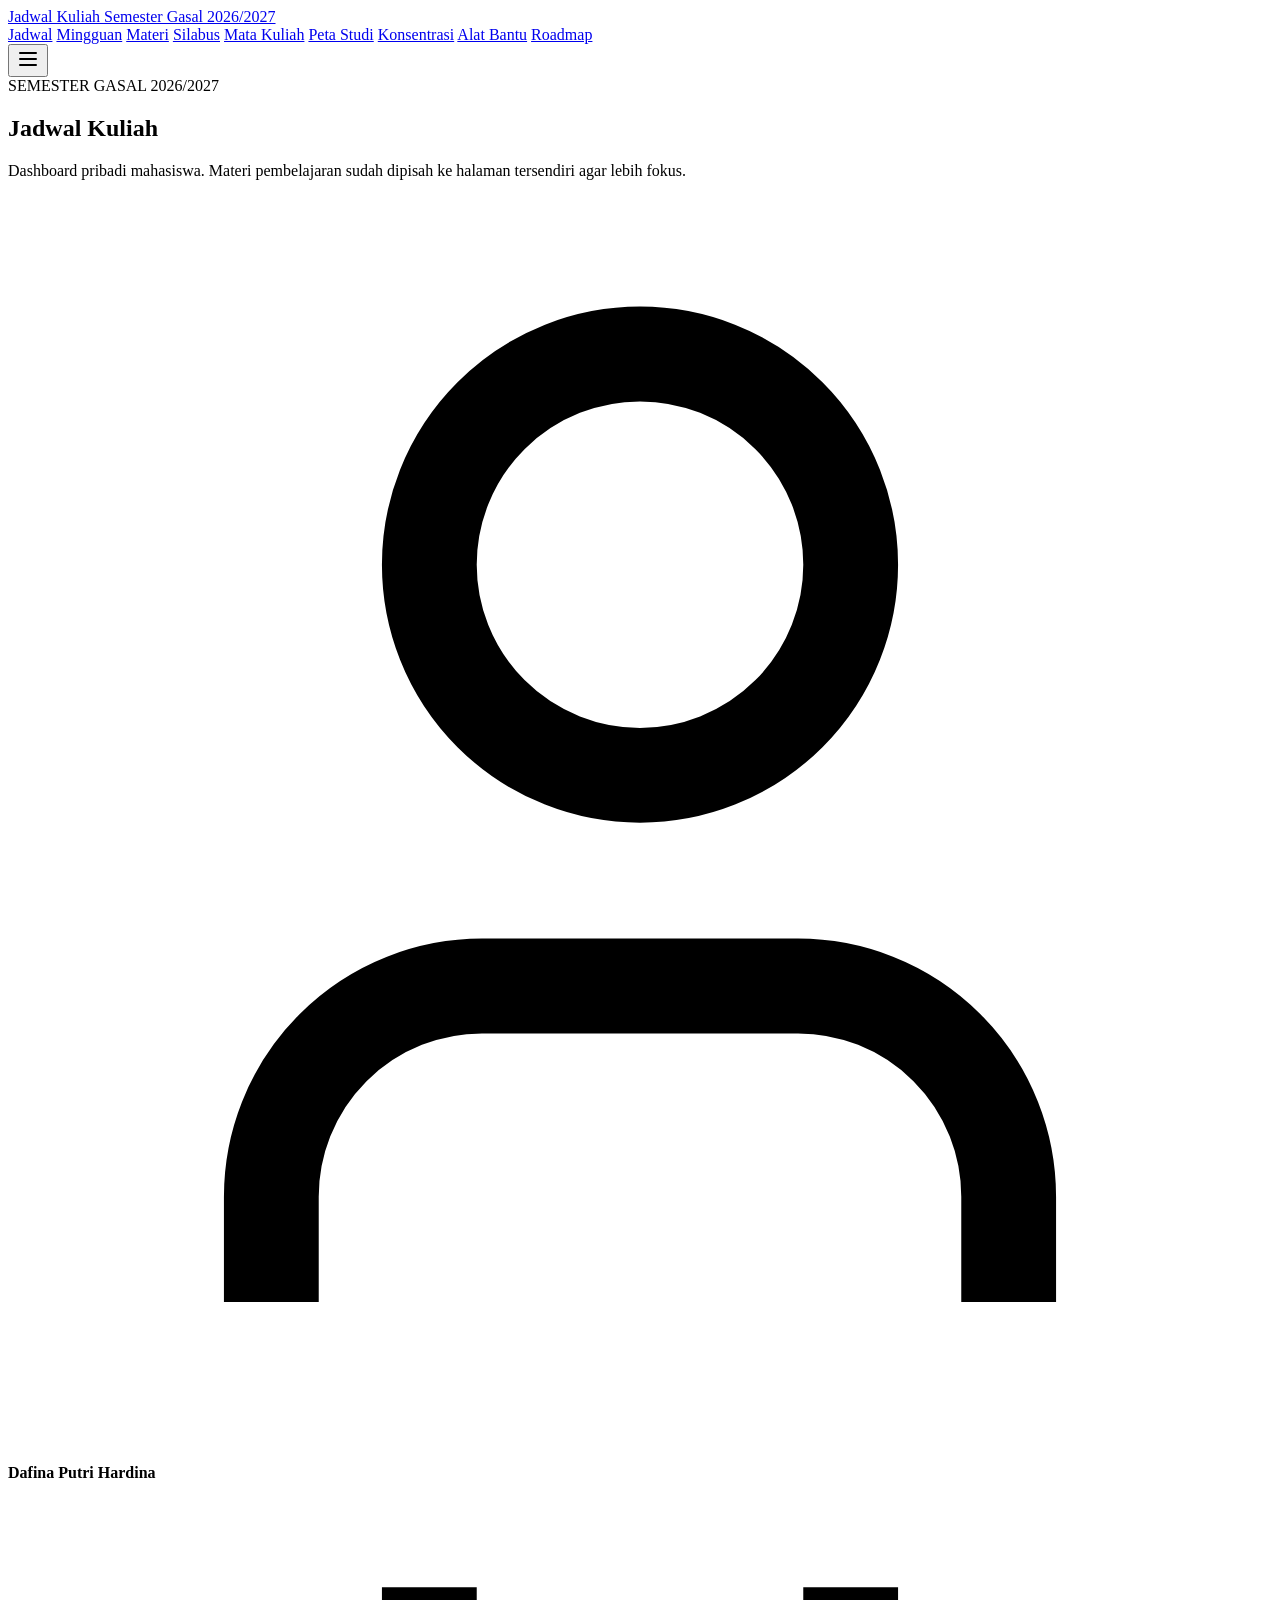
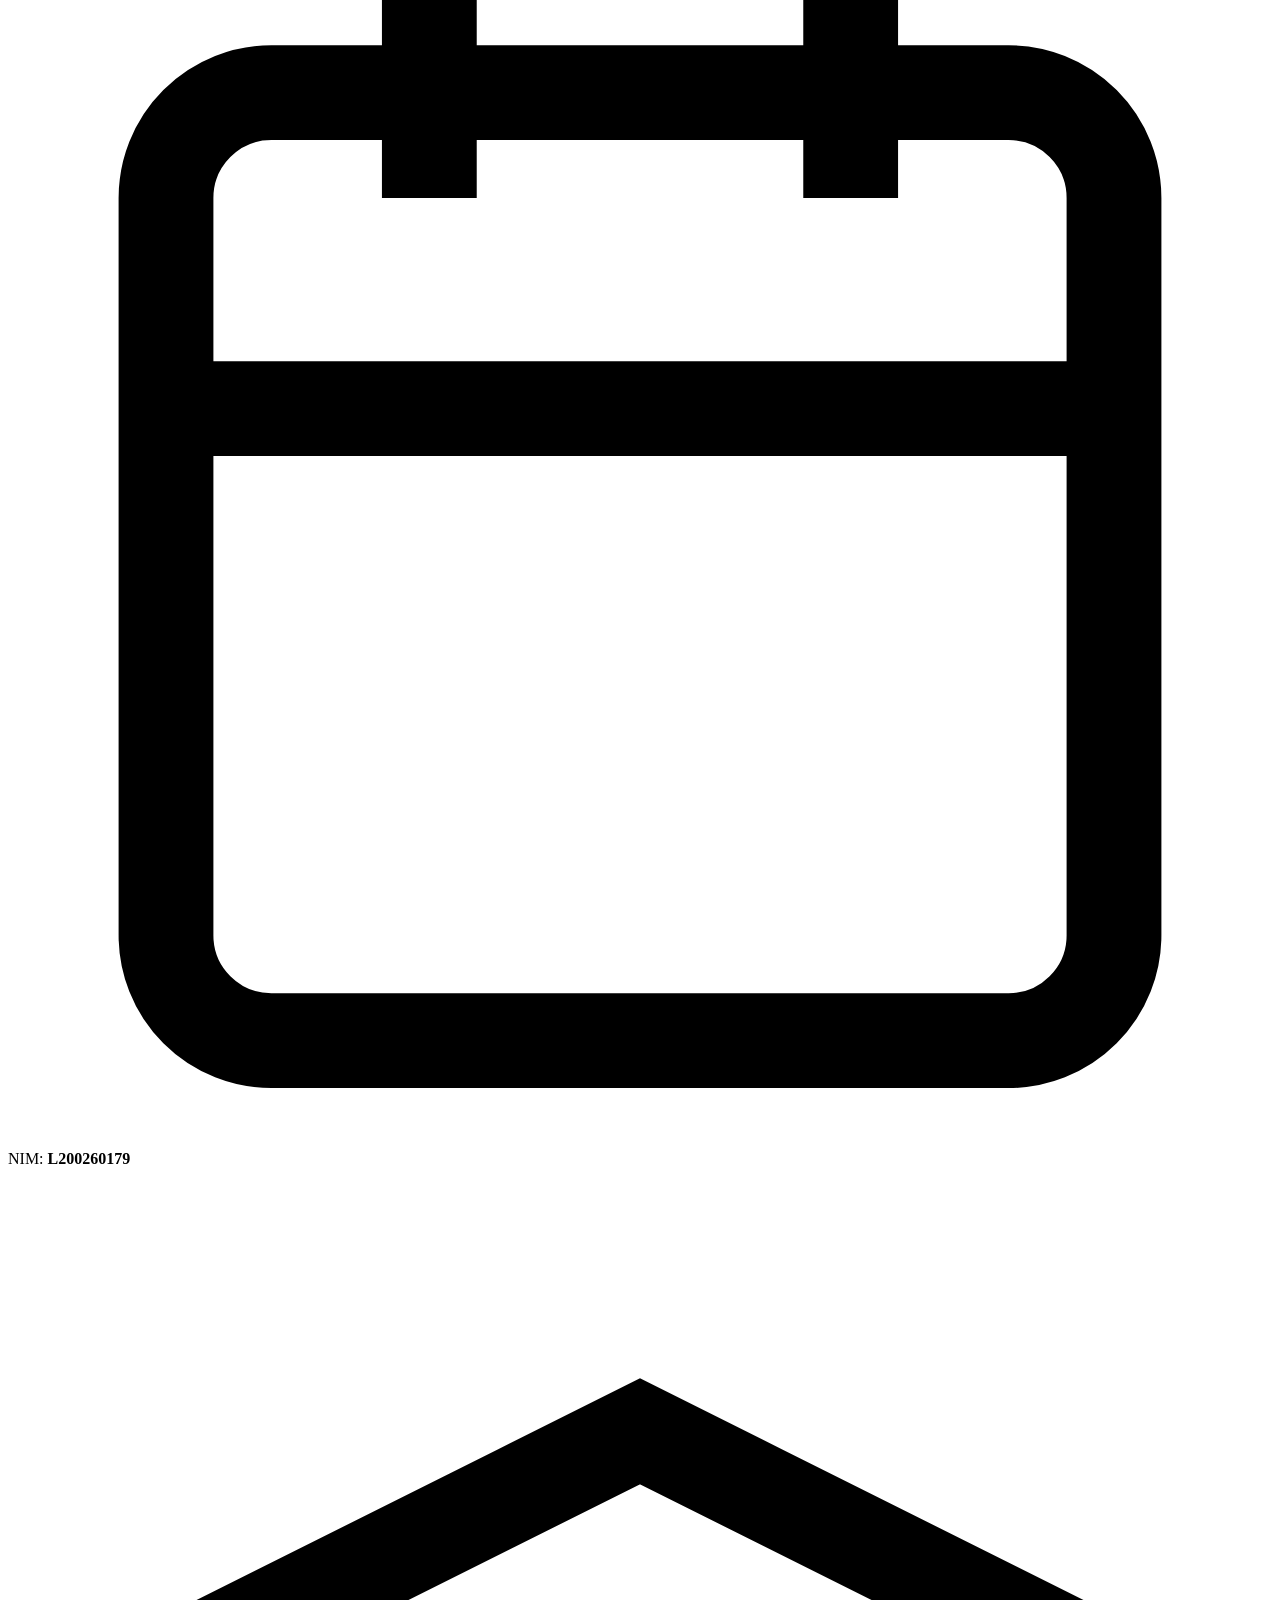
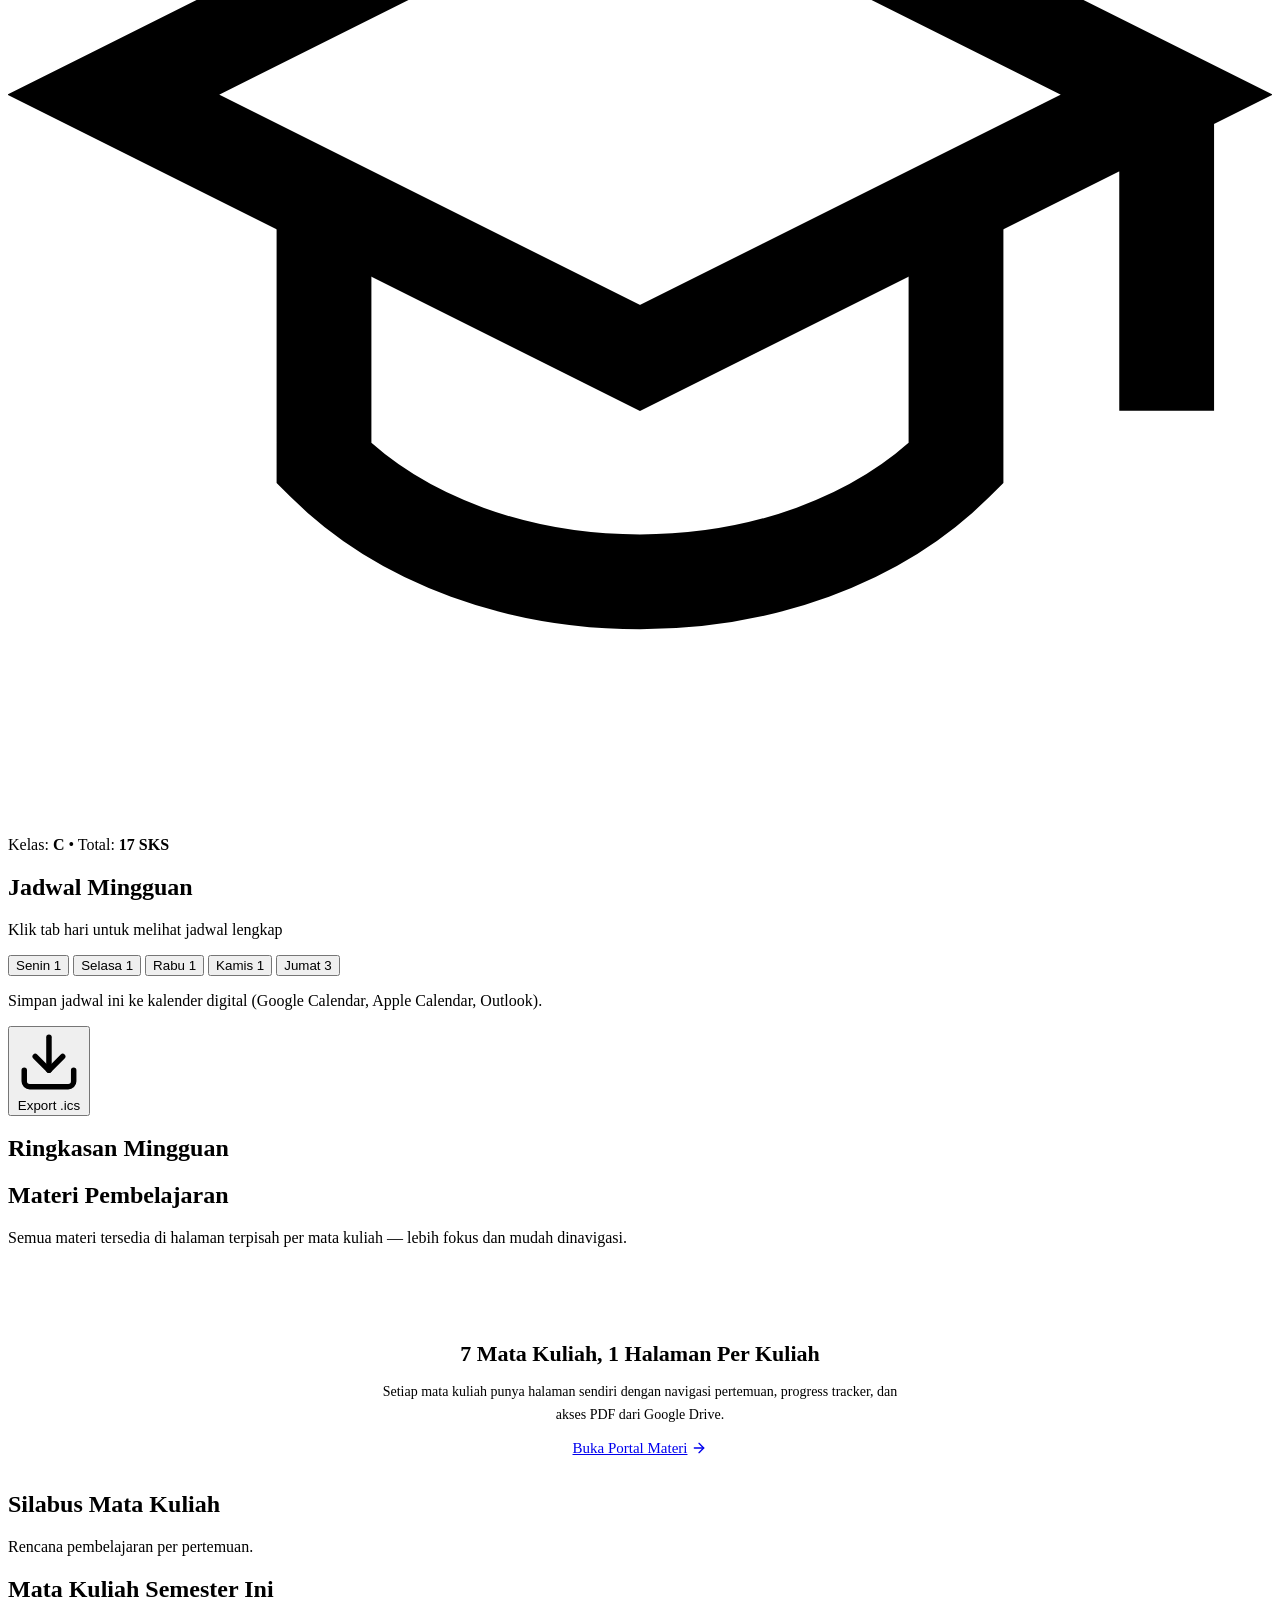
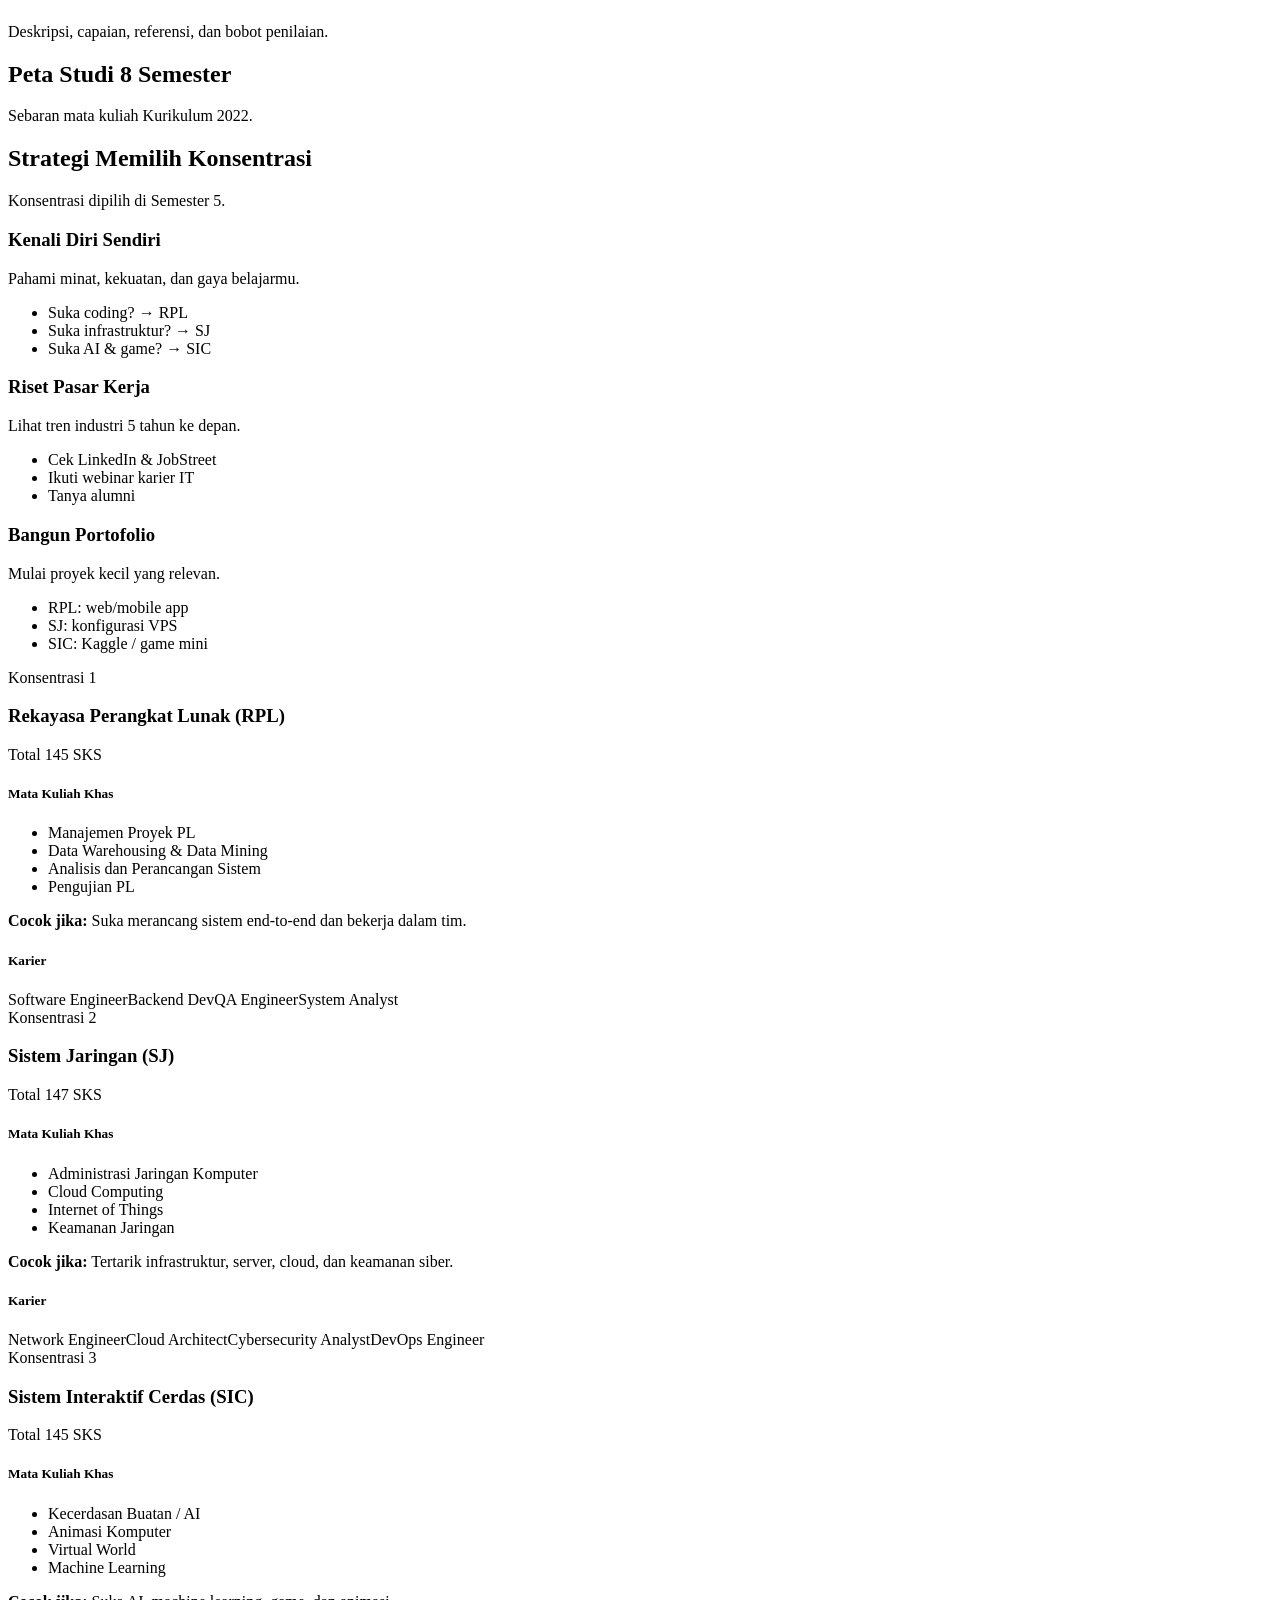
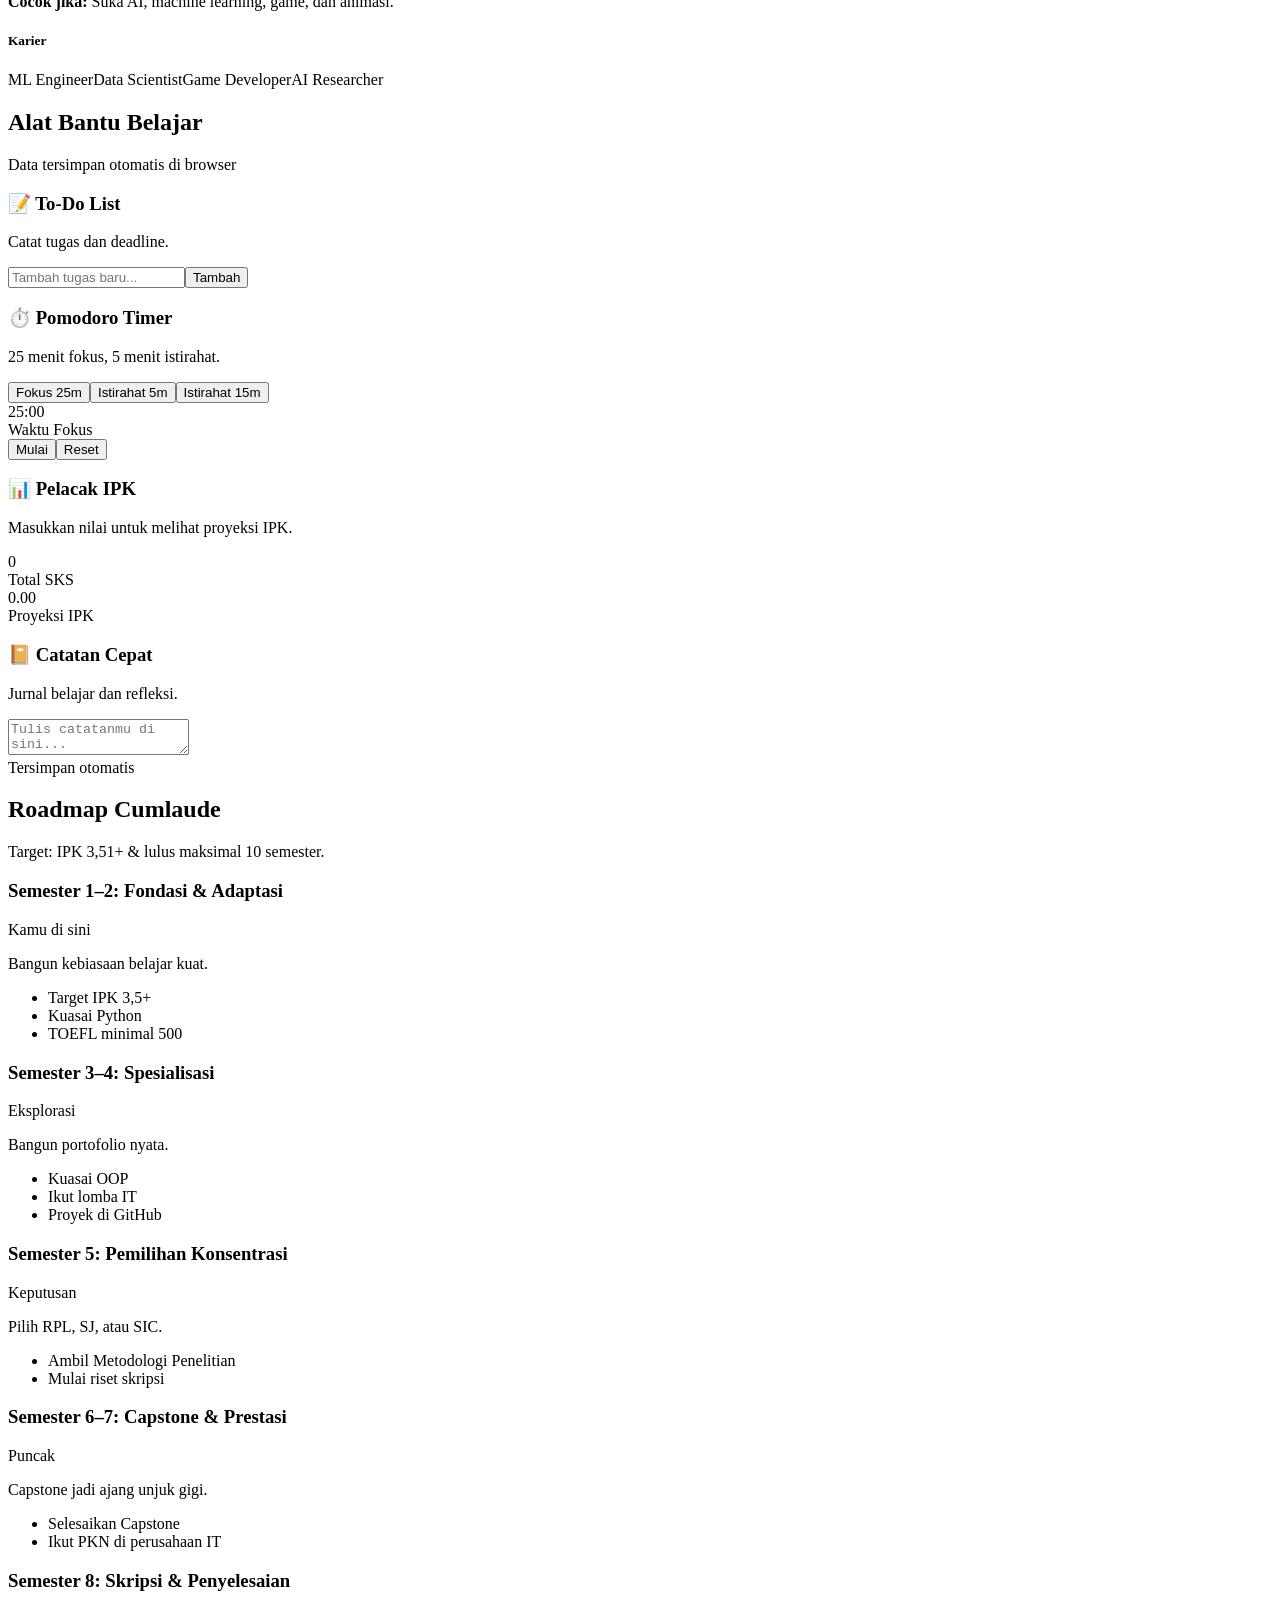
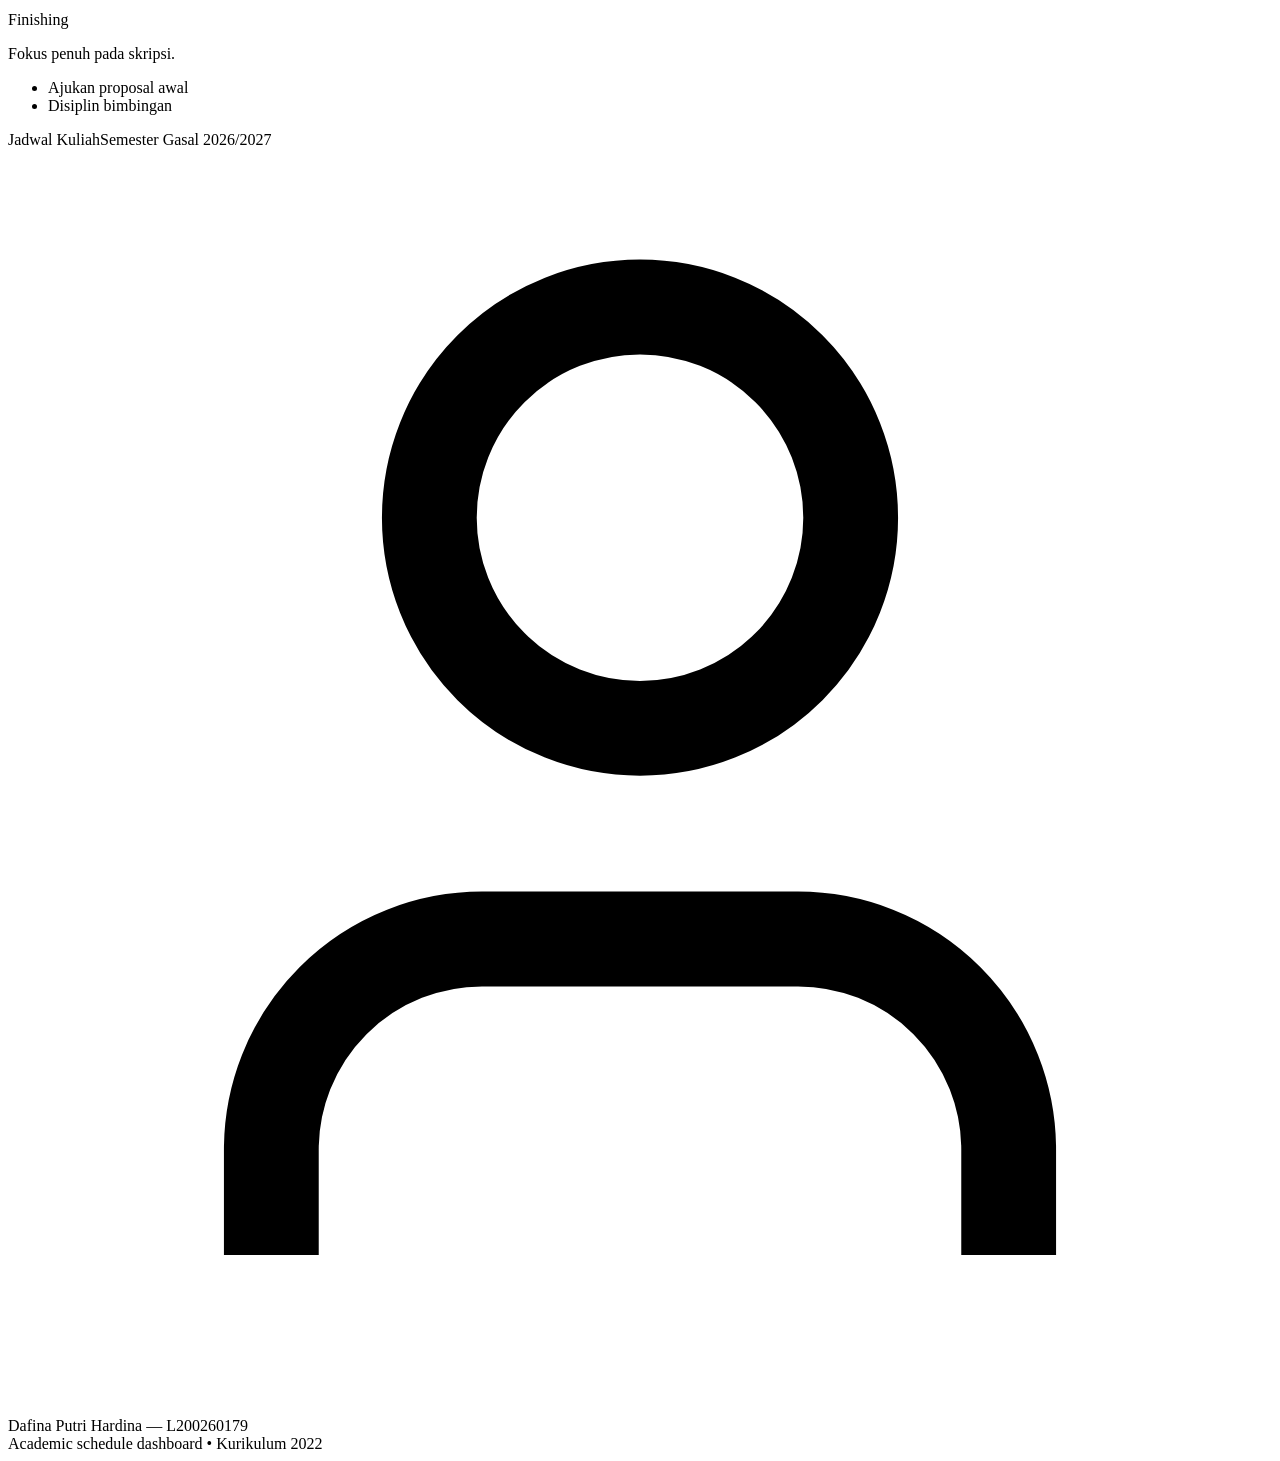
==== index.html @ a67ef13f "Add files via upload" ====
<!DOCTYPE html>
<html lang="id">
<head>
<meta charset="UTF-8">
<meta name="viewport" content="width=device-width, initial-scale=1.0">
<title>Jadwal Kuliah — Dafina Putri Hardina</title>
<script>document.documentElement.classList.add('js');</script>
<link rel="preconnect" href="https://fonts.googleapis.com">
<link rel="preconnect" href="https://fonts.gstatic.com" crossorigin>
<link href="https://fonts.googleapis.com/css2?family=Inter:wght@400;500;600&family=Plus+Jakarta+Sans:wght@600;700&display=swap" rel="stylesheet">
<link rel="stylesheet" href="assets/style.css">
</head>
<body data-page="dashboard">

<header class="header" id="siteHeader">
  <div class="container header-inner">
    <a href="index.html" class="header-brand">
      <span class="header-brand-title">Jadwal Kuliah</span>
      <span class="header-brand-sub">Semester Gasal 2026/2027</span>
    </a>
    <nav class="header-nav" id="headerNav">
      <a href="#today" class="active">Jadwal</a>
      <a href="#overview">Mingguan</a>
      <a href="materi.html">Materi</a>
      <a href="#silabus">Silabus</a>
      <a href="#courses">Mata Kuliah</a>
      <a href="#peta">Peta Studi</a>
      <a href="#konsentrasi">Konsentrasi</a>
      <a href="#tools">Alat Bantu</a>
      <a href="#roadmap">Roadmap</a>
    </nav>
    <button class="menu-toggle" id="menuToggle" aria-label="Buka menu" aria-expanded="false">
      <svg xmlns="http://www.w3.org/2000/svg" width="24" height="24" viewBox="0 0 24 24" fill="none" stroke="currentColor" stroke-width="2" stroke-linecap="round" stroke-linejoin="round"><line x1="4" x2="20" y1="12" y2="12"/><line x1="4" x2="20" y1="6" y2="6"/><line x1="4" x2="20" y1="18" y2="18"/></svg>
    </button>
  </div>
</header>

<main>
  <section class="page-intro" id="today">
    <div class="container">
      <span class="eyebrow">SEMESTER GASAL 2026/2027</span>
      <h1>Jadwal Kuliah</h1>
      <p>Dashboard pribadi mahasiswa. Materi pembelajaran sudah dipisah ke halaman tersendiri agar lebih fokus.</p>
      <div class="student-info">
        <div class="student-info-item"><svg xmlns="http://www.w3.org/2000/svg" viewBox="0 0 24 24" fill="none" stroke="currentColor" stroke-width="1.8"><path d="M19 21v-2a4 4 0 0 0-4-4H9a4 4 0 0 0-4 4v2"/><circle cx="12" cy="7" r="4"/></svg><span><strong>Dafina Putri Hardina</strong></span></div>
        <div class="student-info-item"><svg xmlns="http://www.w3.org/2000/svg" viewBox="0 0 24 24" fill="none" stroke="currentColor" stroke-width="1.8"><rect width="18" height="18" x="3" y="4" rx="2"/><path d="M16 2v4"/><path d="M8 2v4"/><path d="M3 10h18"/></svg><span>NIM: <strong>L200260179</strong></span></div>
        <div class="student-info-item"><svg xmlns="http://www.w3.org/2000/svg" viewBox="0 0 24 24" fill="none" stroke="currentColor" stroke-width="1.8"><path d="M22 10v6M2 10l10-5 10 5-10 5z"/><path d="M6 12v5c3 3 9 3 12 0v-5"/></svg><span>Kelas: <strong>C</strong> • Total: <strong>17 SKS</strong></span></div>
      </div>
    </div>
  </section>

  <section class="container"><div class="today-summary" id="todaySummary"></div></section>

  <section class="container sec reveal" id="weekly">
    <div class="sec-h"><div><h2>Jadwal Mingguan</h2><p class="sub">Klik tab hari untuk melihat jadwal lengkap</p></div></div>
    <div class="day-tabs" role="tablist">
      <button class="day-tab active has-c" role="tab" data-day="senin">Senin <span class="cc">1</span></button>
      <button class="day-tab has-c" role="tab" data-day="selasa">Selasa <span class="cc">1</span></button>
      <button class="day-tab has-c" role="tab" data-day="rabu">Rabu <span class="cc">1</span></button>
      <button class="day-tab has-c" role="tab" data-day="kamis">Kamis <span class="cc">1</span></button>
      <button class="day-tab has-c" role="tab" data-day="jumat">Jumat <span class="cc">3</span></button>
    </div>
    <div class="schedule-list" id="scheduleContent"></div>
    <div class="export-bar">
      <p>Simpan jadwal ini ke kalender digital (Google Calendar, Apple Calendar, Outlook).</p>
      <button class="btn" id="exportICS">
        <svg xmlns="http://www.w3.org/2000/svg" viewBox="0 0 24 24" fill="none" stroke="currentColor" stroke-width="2" stroke-linecap="round" stroke-linejoin="round"><path d="M21 15v4a2 2 0 0 1-2 2H5a2 2 0 0 1-2-2v-4"/><polyline points="7 10 12 15 17 10"/><line x1="12" x2="12" y1="15" y2="3"/></svg>
        Export .ics
      </button>
    </div>
  </section>

  <section class="container sec reveal" id="overview">
    <div class="sec-h"><div><h2>Ringkasan Mingguan</h2></div></div>
    <div class="overview-grid" id="weekOverview"></div>
  </section>

  <section class="container sec reveal" id="materi-cta">
    <div class="sec-h"><div><h2>Materi Pembelajaran</h2><p class="sub">Semua materi tersedia di halaman terpisah per mata kuliah — lebih fokus dan mudah dinavigasi.</p></div></div>
    <div style="background:var(--surface);border:1px solid var(--border);border-radius:var(--rc);padding:var(--sp7) var(--sp5);text-align:center">
      <div style="max-width:520px;margin:0 auto">
        <div style="width:56px;height:56px;background:var(--navy);border-radius:12px;display:flex;align-items:center;justify-content:center;margin:0 auto var(--sp4);color:#fff">
          <svg xmlns="http://www.w3.org/2000/svg" width="28" height="28" viewBox="0 0 24 24" fill="none" stroke="currentColor" stroke-width="2" stroke-linecap="round" stroke-linejoin="round"><path d="M2 3h6a4 4 0 0 1 4 4v14a3 3 0 0 0-3-3H2z"/><path d="M22 3h-6a4 4 0 0 0-4 4v14a3 3 0 0 1 3-3h7z"/></svg>
        </div>
        <h3 style="margin-bottom:var(--sp3);font-size:22px">7 Mata Kuliah, 1 Halaman Per Kuliah</h3>
        <p style="font-size:14px;color:var(--ts);margin-bottom:var(--sp5);line-height:1.6">Setiap mata kuliah punya halaman sendiri dengan navigasi pertemuan, progress tracker, dan akses PDF dari Google Drive.</p>
        <a href="materi.html" class="btn" style="display:inline-flex;padding:14px 28px;font-size:15px">Buka Portal Materi
          <svg xmlns="http://www.w3.org/2000/svg" width="16" height="16" viewBox="0 0 24 24" fill="none" stroke="currentColor" stroke-width="2" stroke-linecap="round" stroke-linejoin="round" style="margin-left:4px"><path d="M5 12h14"/><path d="m12 5 7 7-7 7"/></svg>
        </a>
      </div>
    </div>
  </section>

  <section class="container sec" id="silabus">
    <div class="sec-h"><div><h2>Silabus Mata Kuliah</h2><p class="sub">Rencana pembelajaran per pertemuan.</p></div></div>
    <div class="silabus-layout">
      <aside class="silabus-sidebar" id="silabusSidebar"></aside>
      <div class="silabus-main" id="silabusMain"></div>
    </div>
  </section>

  <section class="container sec reveal" id="courses">
    <div class="sec-h"><div><h2>Mata Kuliah Semester Ini</h2><p class="sub">Deskripsi, capaian, referensi, dan bobot penilaian.</p></div></div>
    <div class="course-list" id="courseList"></div>
  </section>

  <section class="container sec" id="peta">
    <div class="sec-h"><div><h2>Peta Studi 8 Semester</h2><p class="sub">Sebaran mata kuliah Kurikulum 2022.</p></div></div>
    <div class="semester-tabs" id="semesterTabs"></div>
    <div id="semesterContent"></div>
  </section>

  <section class="container sec" id="konsentrasi">
    <div class="sec-h"><div><h2>Strategi Memilih Konsentrasi</h2><p class="sub">Konsentrasi dipilih di Semester 5.</p></div></div>
    <div class="strategy-grid">
      <div class="strategy-card" data-num="01"><h3>Kenali Diri Sendiri</h3><p>Pahami minat, kekuatan, dan gaya belajarmu.</p><ul><li>Suka coding? → RPL</li><li>Suka infrastruktur? → SJ</li><li>Suka AI & game? → SIC</li></ul></div>
      <div class="strategy-card" data-num="02"><h3>Riset Pasar Kerja</h3><p>Lihat tren industri 5 tahun ke depan.</p><ul><li>Cek LinkedIn & JobStreet</li><li>Ikuti webinar karier IT</li><li>Tanya alumni</li></ul></div>
      <div class="strategy-card" data-num="03"><h3>Bangun Portofolio</h3><p>Mulai proyek kecil yang relevan.</p><ul><li>RPL: web/mobile app</li><li>SJ: konfigurasi VPS</li><li>SIC: Kaggle / game mini</li></ul></div>
    </div>
    <div class="consent-grid">
      <div class="consent-card"><div class="consent-head"><div class="tag-line">Konsentrasi 1</div><h3>Rekayasa Perangkat Lunak (RPL)</h3><div class="total">Total 145 SKS</div></div><div class="consent-body"><div><h5>Mata Kuliah Khas</h5><ul><li>Manajemen Proyek PL</li><li>Data Warehousing & Data Mining</li><li>Analisis dan Perancangan Sistem</li><li>Pengujian PL</li></ul></div><div class="consent-fit"><strong>Cocok jika:</strong> Suka merancang sistem end-to-end dan bekerja dalam tim.</div><div><h5>Karier</h5><div class="consent-career"><span>Software Engineer</span><span>Backend Dev</span><span>QA Engineer</span><span>System Analyst</span></div></div></div></div>
      <div class="consent-card"><div class="consent-head"><div class="tag-line">Konsentrasi 2</div><h3>Sistem Jaringan (SJ)</h3><div class="total">Total 147 SKS</div></div><div class="consent-body"><div><h5>Mata Kuliah Khas</h5><ul><li>Administrasi Jaringan Komputer</li><li>Cloud Computing</li><li>Internet of Things</li><li>Keamanan Jaringan</li></ul></div><div class="consent-fit"><strong>Cocok jika:</strong> Tertarik infrastruktur, server, cloud, dan keamanan siber.</div><div><h5>Karier</h5><div class="consent-career"><span>Network Engineer</span><span>Cloud Architect</span><span>Cybersecurity Analyst</span><span>DevOps Engineer</span></div></div></div></div>
      <div class="consent-card"><div class="consent-head"><div class="tag-line">Konsentrasi 3</div><h3>Sistem Interaktif Cerdas (SIC)</h3><div class="total">Total 145 SKS</div></div><div class="consent-body"><div><h5>Mata Kuliah Khas</h5><ul><li>Kecerdasan Buatan / AI</li><li>Animasi Komputer</li><li>Virtual World</li><li>Machine Learning</li></ul></div><div class="consent-fit"><strong>Cocok jika:</strong> Suka AI, machine learning, game, dan animasi.</div><div><h5>Karier</h5><div class="consent-career"><span>ML Engineer</span><span>Data Scientist</span><span>Game Developer</span><span>AI Researcher</span></div></div></div></div>
    </div>
  </section>

  <section class="container sec" id="tools">
    <div class="sec-h"><div><h2>Alat Bantu Belajar</h2><p class="sub">Data tersimpan otomatis di browser</p></div></div>
    <div class="tools-grid">
      <div class="tool-card"><h3>📝 To-Do List</h3><p class="tool-sub">Catat tugas dan deadline.</p><div class="todo-input-row"><input type="text" class="todo-input" id="todoInput" placeholder="Tambah tugas baru..."><button class="todo-add" id="todoAdd">Tambah</button></div><ul class="todo-list" id="todoList"></ul></div>
      <div class="tool-card"><h3>⏱️ Pomodoro Timer</h3><p class="tool-sub">25 menit fokus, 5 menit istirahat.</p><div class="pomo-modes"><button class="pomo-mode-btn active" data-mode="focus" data-min="25">Fokus 25m</button><button class="pomo-mode-btn" data-mode="short" data-min="5">Istirahat 5m</button><button class="pomo-mode-btn" data-mode="long" data-min="15">Istirahat 15m</button></div><div class="pomo-display" id="pomoDisplay">25:00</div><div class="pomo-mode" id="pomoLabel">Waktu Fokus</div><div class="pomo-controls"><button class="pomo-btn" id="pomoStart">Mulai</button><button class="pomo-btn secondary" id="pomoReset">Reset</button></div></div>
      <div class="tool-card"><h3>📊 Pelacak IPK</h3><p class="tool-sub">Masukkan nilai untuk melihat proyeksi IPK.</p><div class="ipk-courses" id="ipkCourses"></div><div class="ipk-summary"><div class="ipk-stat"><div class="val" id="ipkTotalSKS">0</div><div class="lab">Total SKS</div></div><div class="ipk-stat gold"><div class="val" id="ipkValue">0.00</div><div class="lab">Proyeksi IPK</div></div></div></div>
      <div class="tool-card"><h3>📔 Catatan Cepat</h3><p class="tool-sub">Jurnal belajar dan refleksi.</p><textarea class="notes-textarea" id="notesArea" placeholder="Tulis catatanmu di sini..."></textarea><div class="notes-status" id="notesStatus">Tersimpan otomatis</div></div>
    </div>
  </section>

  <section class="container sec reveal" id="roadmap">
    <div class="sec-h"><div><h2>Roadmap Cumlaude</h2><p class="sub">Target: IPK 3,51+ & lulus maksimal 10 semester.</p></div></div>
    <div class="roadmap">
      <div class="roadmap-item"><div class="roadmap-head"><h3>Semester 1–2: Fondasi & Adaptasi</h3><span class="roadmap-tag">Kamu di sini</span></div><p>Bangun kebiasaan belajar kuat.</p><ul><li>Target IPK 3,5+</li><li>Kuasai Python</li><li>TOEFL minimal 500</li></ul></div>
      <div class="roadmap-item teal"><div class="roadmap-head"><h3>Semester 3–4: Spesialisasi</h3><span class="roadmap-tag">Eksplorasi</span></div><p>Bangun portofolio nyata.</p><ul><li>Kuasai OOP</li><li>Ikut lomba IT</li><li>Proyek di GitHub</li></ul></div>
      <div class="roadmap-item gold"><div class="roadmap-head"><h3>Semester 5: Pemilihan Konsentrasi</h3><span class="roadmap-tag">Keputusan</span></div><p>Pilih RPL, SJ, atau SIC.</p><ul><li>Ambil Metodologi Penelitian</li><li>Mulai riset skripsi</li></ul></div>
      <div class="roadmap-item"><div class="roadmap-head"><h3>Semester 6–7: Capstone & Prestasi</h3><span class="roadmap-tag">Puncak</span></div><p>Capstone jadi ajang unjuk gigi.</p><ul><li>Selesaikan Capstone</li><li>Ikut PKN di perusahaan IT</li></ul></div>
      <div class="roadmap-item gold"><div class="roadmap-head"><h3>Semester 8: Skripsi & Penyelesaian</h3><span class="roadmap-tag">Finishing</span></div><p>Fokus penuh pada skripsi.</p><ul><li>Ajukan proposal awal</li><li>Disiplin bimbingan</li></ul></div>
    </div>
  </section>
</main>

<footer class="footer">
  <div class="container footer-inner">
    <div class="footer-brand"><span class="footer-brand-title">Jadwal Kuliah</span><span class="footer-brand-sub">Semester Gasal 2026/2027</span></div>
    <div class="footer-divider"></div>
    <div class="footer-meta">
      <div class="footer-meta-item"><svg xmlns="http://www.w3.org/2000/svg" viewBox="0 0 24 24" fill="none" stroke="currentColor" stroke-width="1.8"><path d="M19 21v-2a4 4 0 0 0-4-4H9a4 4 0 0 0-4 4v2"/><circle cx="12" cy="7" r="4"/></svg><span>Dafina Putri Hardina — L200260179</span></div>
      <span class="footer-tagline">Academic schedule dashboard • Kurikulum 2022</span>
    </div>
  </div>
</footer>

<script src="assets/data.js"></script>
<script src="assets/app.js"></script>
</body>
</html>
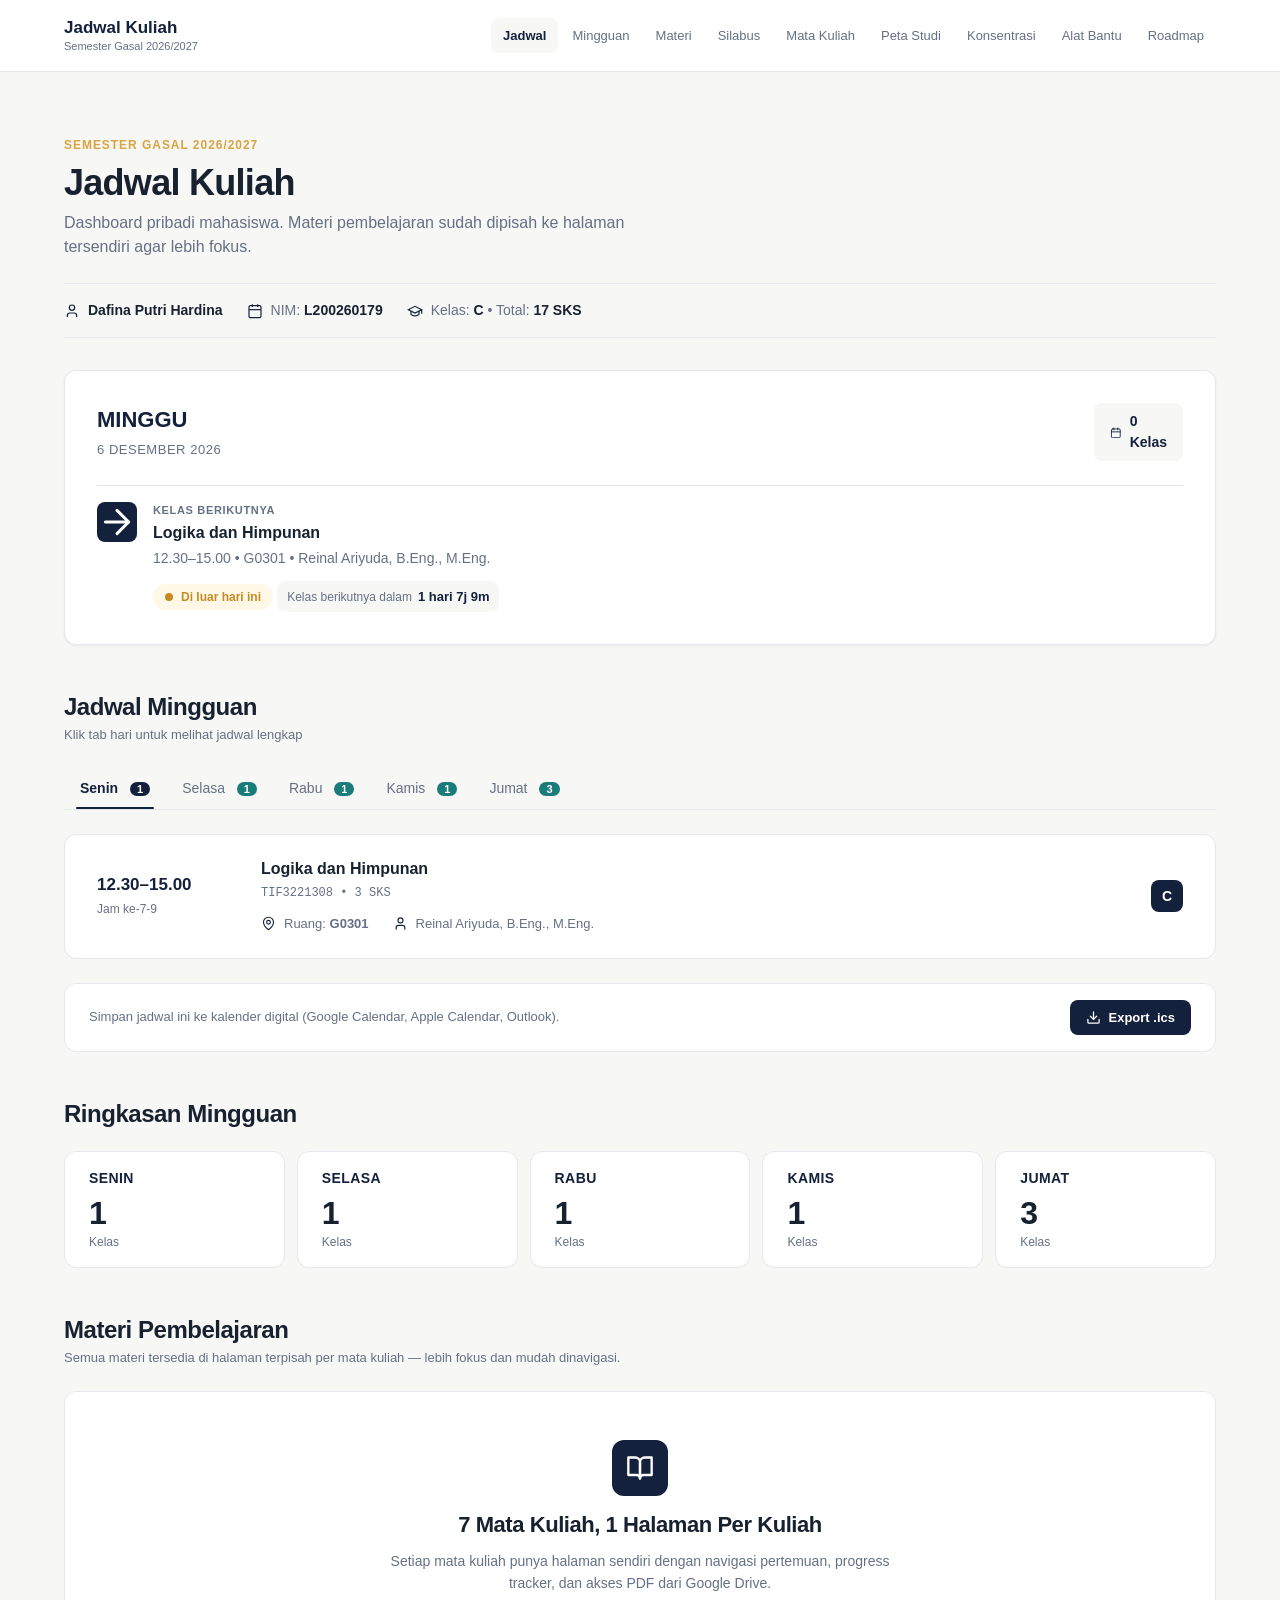
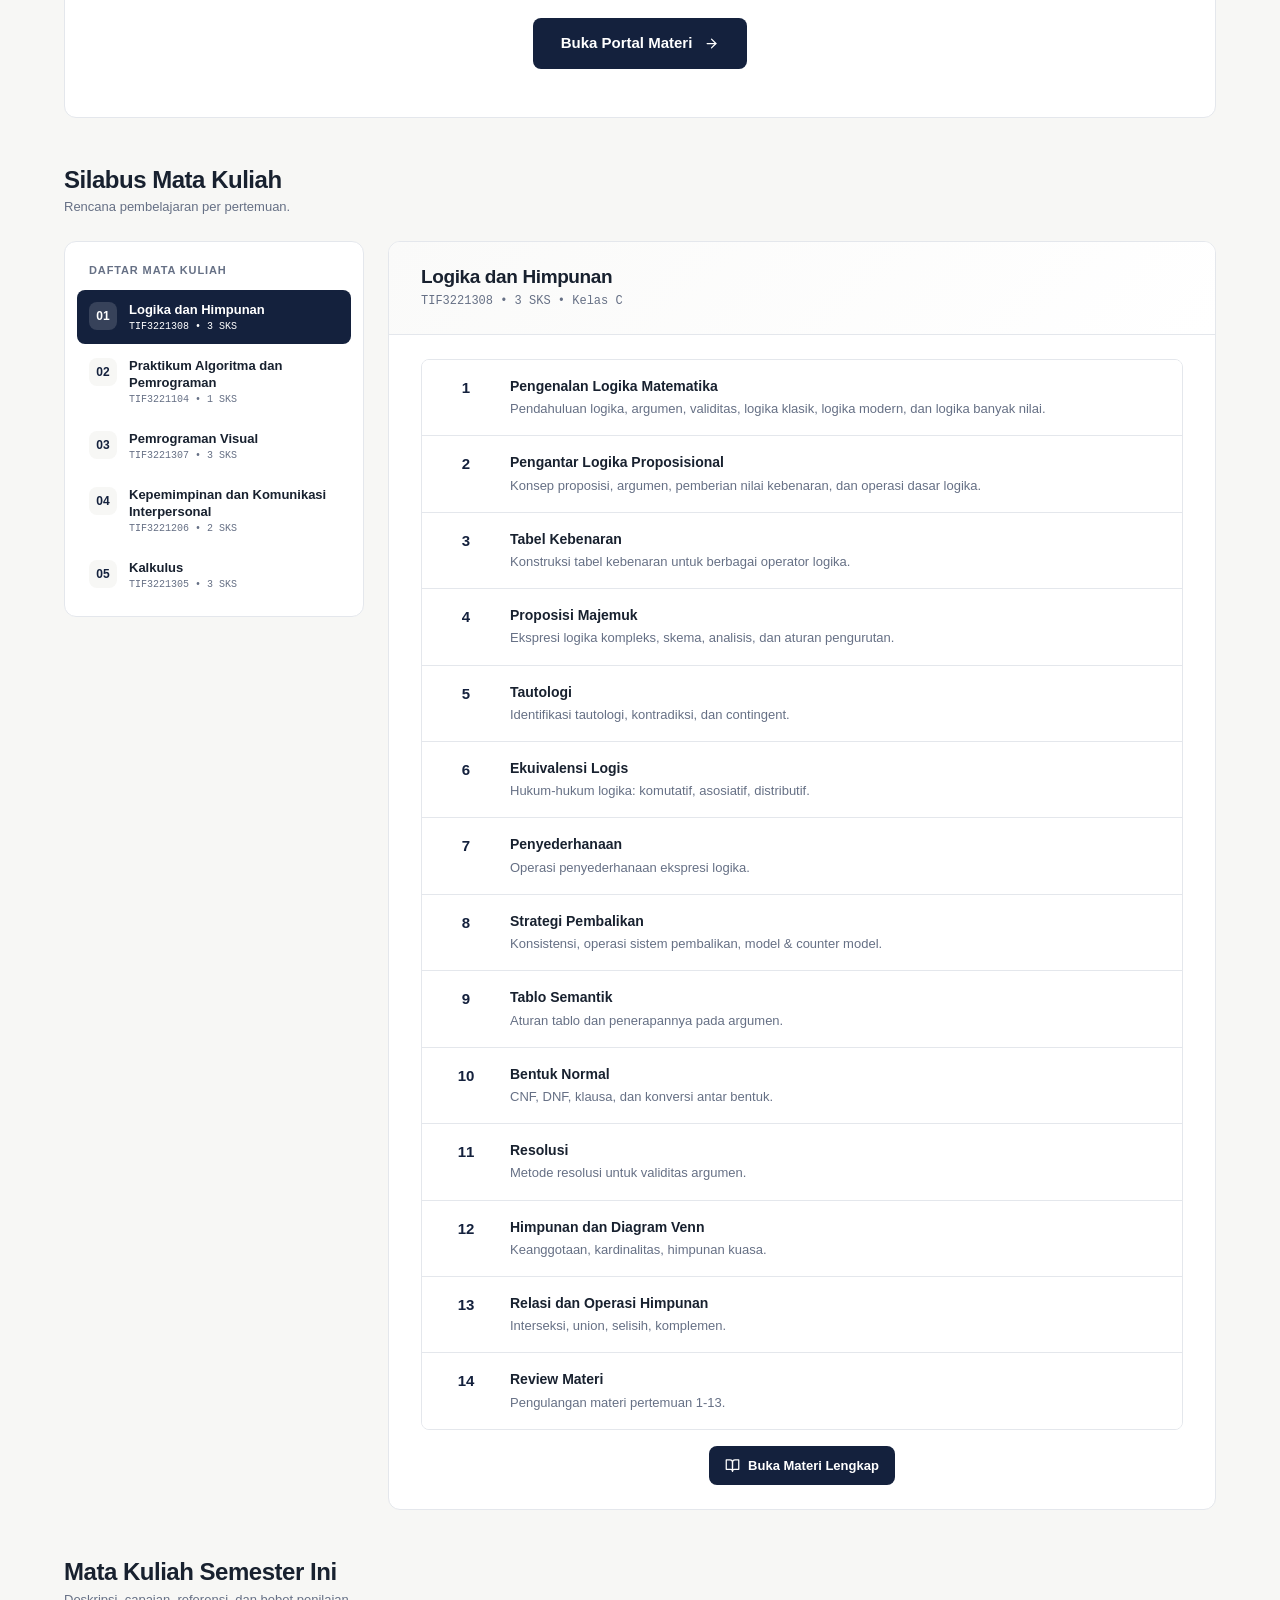
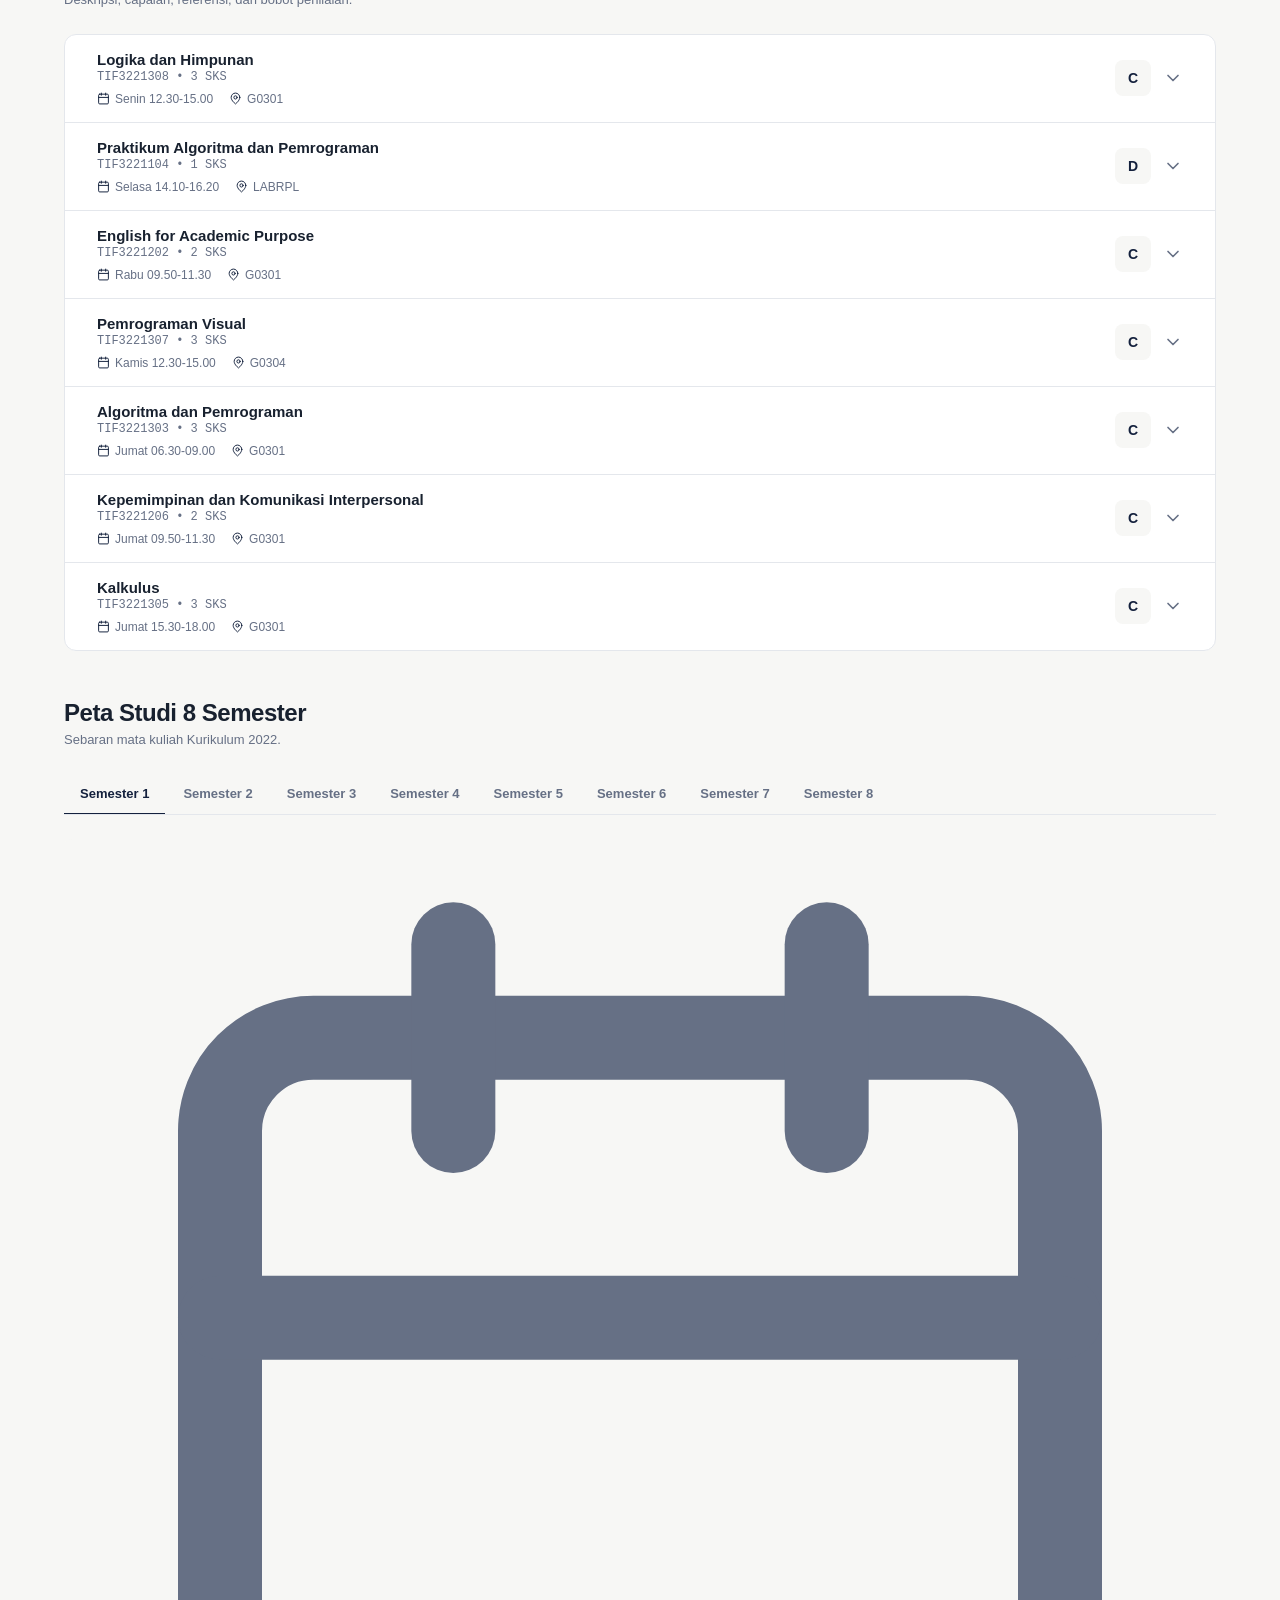
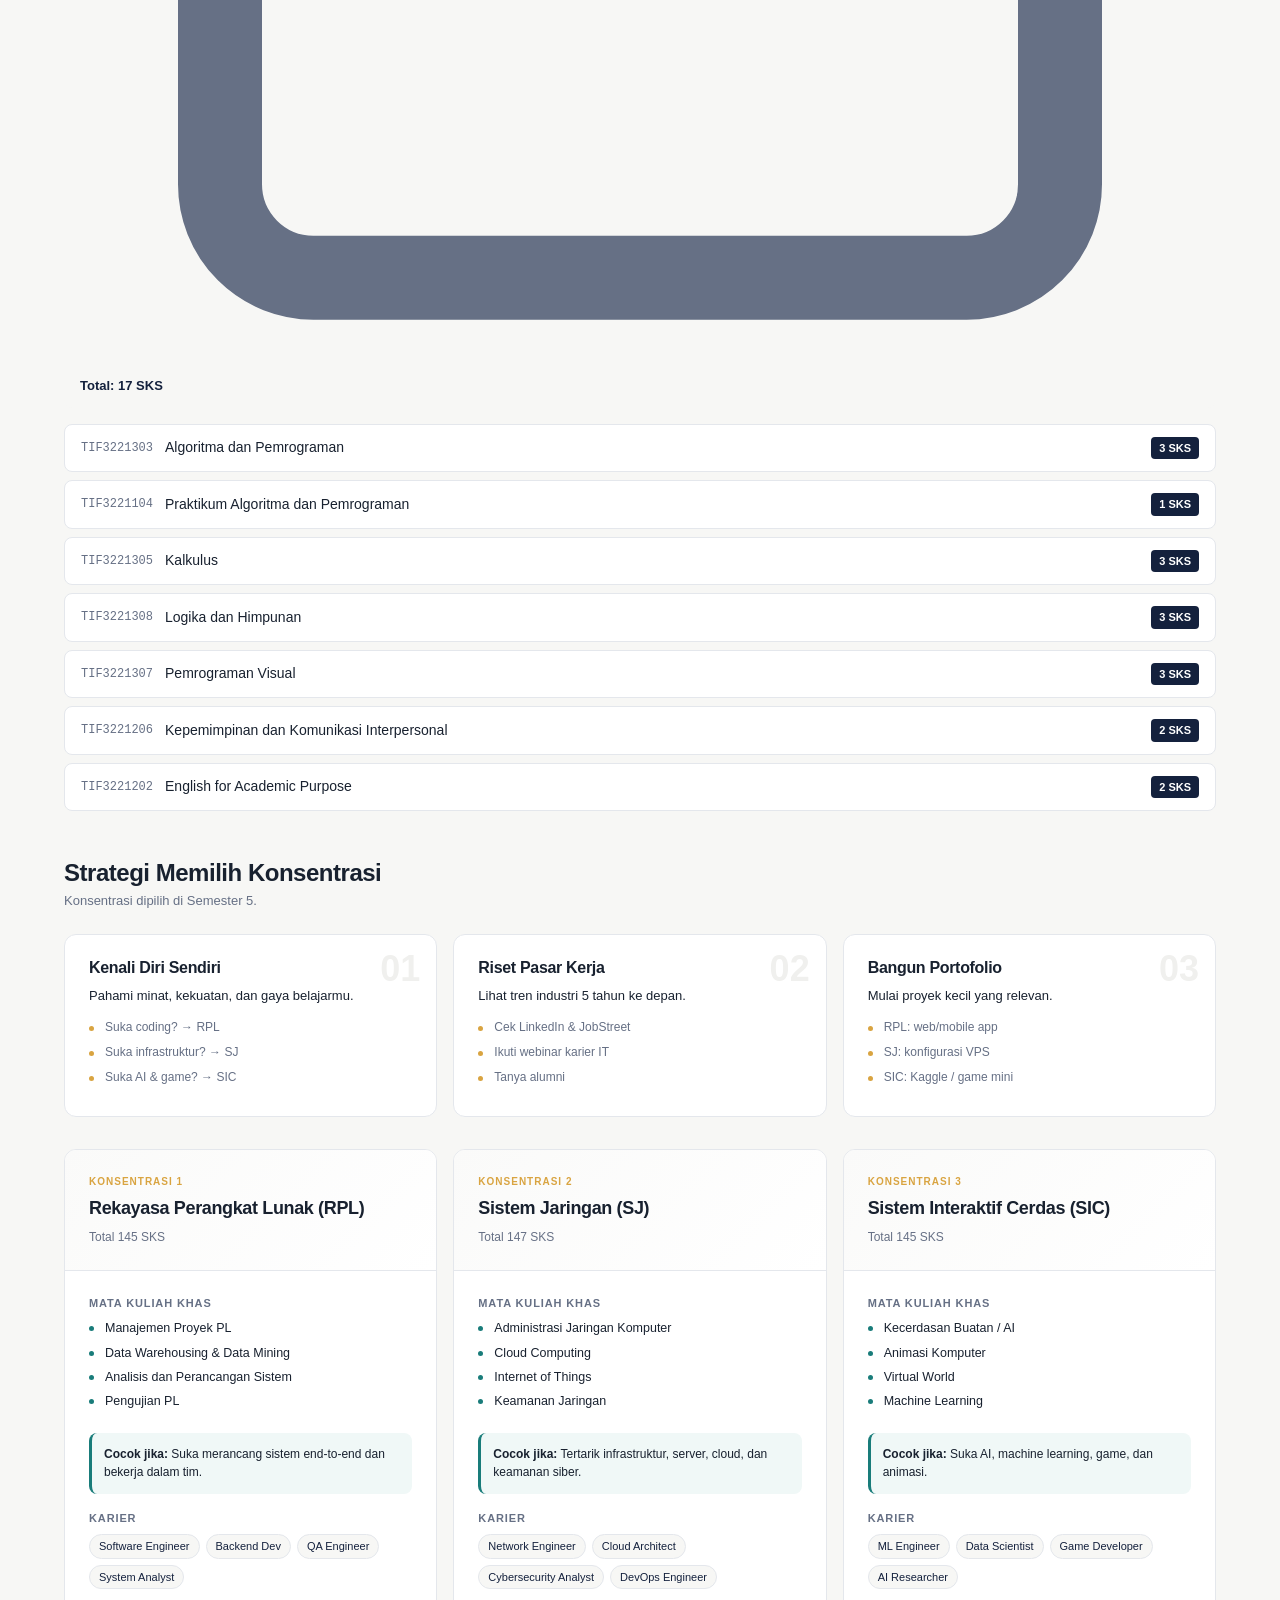
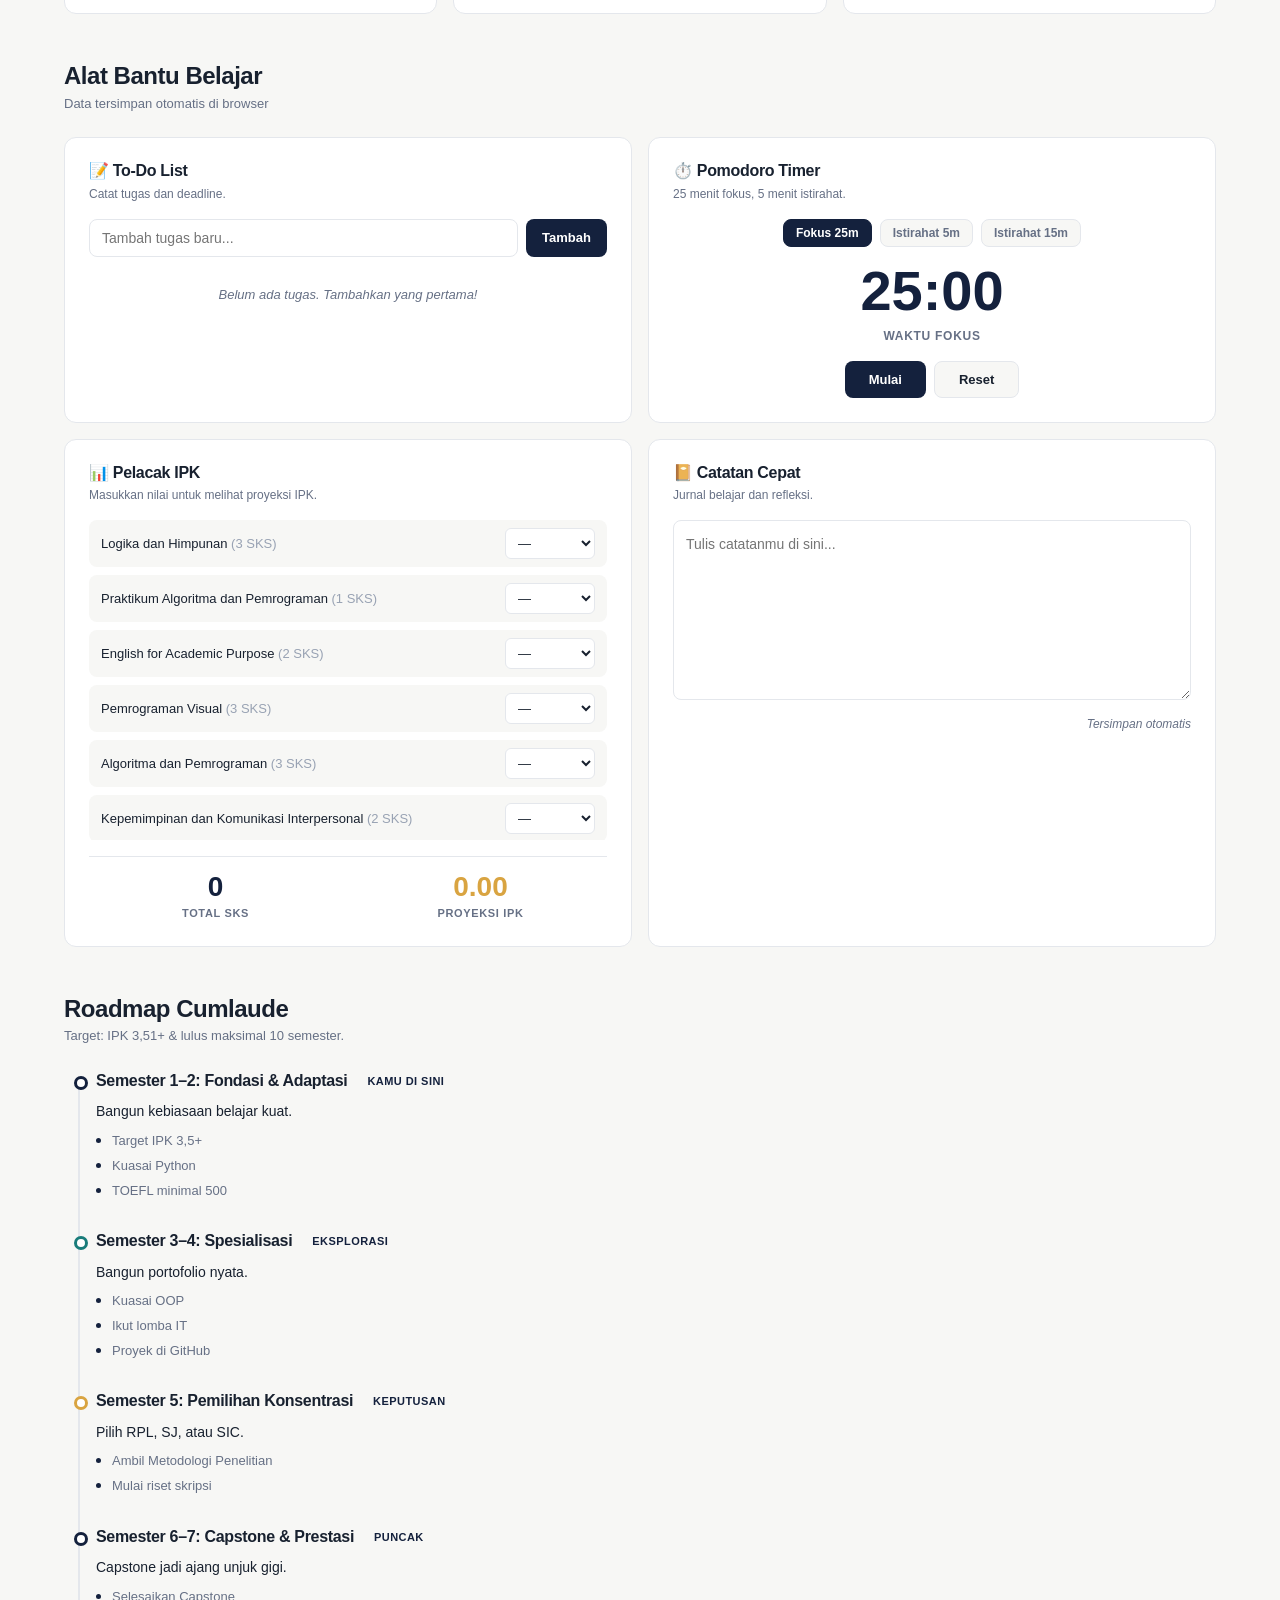
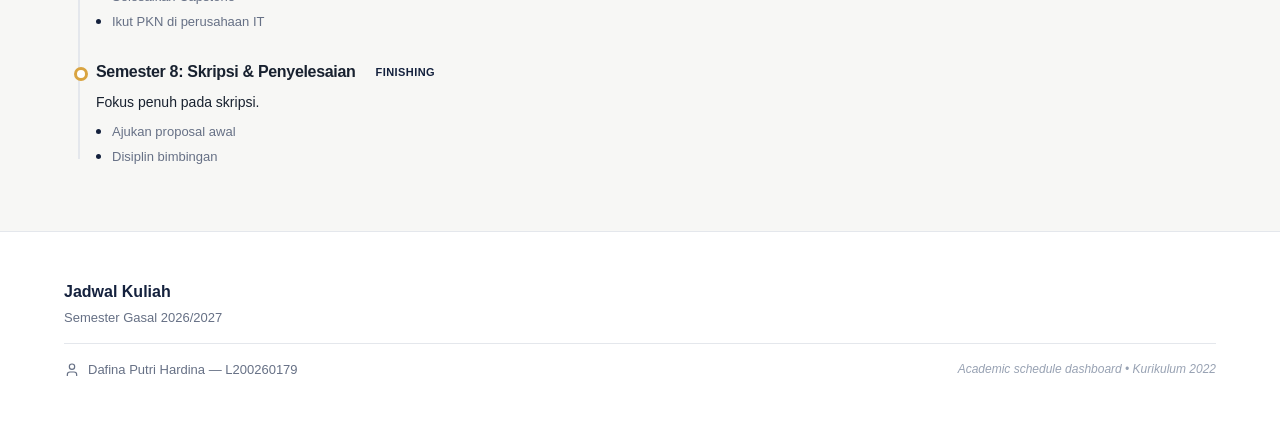
==== commit 3d1a2eaa: "Update index.html" ====
--- a/index.html
+++ b/index.html
@@ -158,6 +158,7 @@
 </footer>
 
 <script src="assets/data.js"></script>
+<script src="assets/materi.js"></script>
 <script src="assets/app.js"></script>
 </body>
-</html>+</html>
--- a/assets/style.css
+++ b/assets/style.css
@@ -0,0 +1,449 @@
+*,*::before,*::after{box-sizing:border-box;margin:0;padding:0}
+:root{
+  --navy:#14213D; --gold:#D9A441; --teal:#197C7A;
+  --bg:#F7F7F5; --surface:#FFFFFF;
+  --tp:#18212F; --ts:#667085;
+  --border:#E4E7EC;
+  --success:#2F7D5A; --warning:#C58A24; --danger:#B84A4A;
+  --sp1:4px;--sp2:8px;--sp3:12px;--sp4:16px;--sp5:24px;--sp6:32px;--sp7:48px;--sp8:64px;
+  --rb:8px;--rc:12px;
+  --sh-sm:0 1px 3px rgba(16,24,40,.06);
+  --sh-hv:0 4px 12px rgba(16,24,40,.08);
+  --fh:'Plus Jakarta Sans','Inter',sans-serif;
+  --fb:'Inter',sans-serif;
+  --mw:1200px;--hh:72px;
+  --ease:cubic-bezier(.22,.61,.36,1);
+  --ease-smooth:cubic-bezier(.16,1,.3,1);
+  --ease-bounce:cubic-bezier(.34,1.56,.64,1);
+}
+html{scroll-behavior:smooth;scroll-padding-top:90px}
+body{font-family:var(--fb);background:var(--bg);color:var(--tp);font-size:15px;line-height:1.5;-webkit-font-smoothing:antialiased}
+h1,h2,h3,h4{font-family:var(--fh);font-weight:700;letter-spacing:-.02em;line-height:1.15}
+h1{font-size:36px}h2{font-size:26px}h3{font-size:19px}h4{font-size:15px}
+@media(max-width:768px){h1{font-size:28px}h2{font-size:22px}h3{font-size:17px}}
+.container{max-width:var(--mw);margin:0 auto;padding:0 var(--sp5)}
+@media(max-width:768px){.container{padding:0 var(--sp4)}}
+.eyebrow{font-size:12px;font-weight:600;letter-spacing:.08em;text-transform:uppercase;color:var(--gold)}
+.sr-only{position:absolute;width:1px;height:1px;padding:0;margin:-1px;overflow:hidden;clip:rect(0,0,0,0);white-space:nowrap;border:0}
+a{color:var(--navy);text-decoration:none}
+a:hover{text-decoration:underline}
+
+@keyframes fadeUpSm{from{opacity:0;transform:translateY(6px)}to{opacity:1;transform:translateY(0)}}
+@keyframes fadeUp{from{opacity:0;transform:translateY(10px)}to{opacity:1;transform:translateY(0)}}
+@keyframes fadeInOnly{from{opacity:0}to{opacity:1}}
+@keyframes pulseDot{0%,100%{opacity:1;transform:scale(1)}50%{opacity:.35;transform:scale(1.4)}}
+@keyframes headerDrop{from{opacity:0;transform:translateY(-18px)}to{opacity:1;transform:translateY(0)}}
+@keyframes heroTitle{from{opacity:0;transform:translateY(28px) scale(.97)}to{opacity:1;transform:translateY(0) scale(1)}}
+@keyframes summaryIn{from{opacity:0;transform:translateY(36px) scale(.96)}to{opacity:1;transform:translateY(0) scale(1)}}
+@keyframes cardStagger{from{opacity:0;transform:translateY(36px) scale(.98)}to{opacity:1;transform:translateY(0) scale(1)}}
+@keyframes slideInLeft{from{opacity:0;transform:translateX(-16px)}to{opacity:1;transform:translateX(0)}}
+@keyframes slideDown{from{opacity:0;transform:translateY(-12px)}to{opacity:1;transform:translateY(0)}}
+@keyframes cdPop{0%{transform:scale(1)}40%{transform:scale(1.18);color:var(--gold)}100%{transform:scale(1)}}
+@keyframes currentGlow{0%,100%{box-shadow:0 2px 10px rgba(25,124,122,.16)}50%{box-shadow:0 10px 28px rgba(25,124,122,.38)}}
+@keyframes gridIn{from{opacity:0;transform:translateY(24px) scale(.98)}to{opacity:1;transform:translateY(0) scale(1)}}
+
+.header{animation:headerDrop 700ms var(--ease-smooth) backwards}
+.js .reveal{opacity:0;transform:translateY(52px);transition:opacity 900ms var(--ease-smooth),transform 900ms var(--ease-smooth)}
+.js .reveal.is-visible{opacity:1;transform:translateY(0)}
+
+.header{position:sticky;top:0;z-index:100;background:var(--surface);border-bottom:1px solid var(--border);height:var(--hh);display:flex;align-items:center;
+  transition:box-shadow 400ms var(--ease-smooth),border-color 400ms var(--ease-smooth),background-color 400ms var(--ease-smooth)}
+.header.scrolled{box-shadow:0 8px 24px rgba(16,24,40,.08);border-bottom-color:#D0D5DD;background:rgba(255,255,255,.98)}
+.header-inner{display:flex;align-items:center;justify-content:space-between;width:100%}
+.header-brand{text-decoration:none;color:var(--tp);display:flex;flex-direction:column;gap:2px}
+.header-brand-title{font-family:var(--fh);font-weight:700;font-size:17px;color:var(--navy);line-height:1.2}
+.header-brand-sub{font-size:11px;font-weight:500;color:var(--ts);line-height:1.2}
+.header-nav{display:flex;align-items:center;gap:2px;flex-wrap:wrap}
+.header-nav a{font-size:13px;font-weight:500;color:var(--ts);text-decoration:none;padding:var(--sp2) var(--sp3);border-radius:var(--rb);transition:color 220ms var(--ease-smooth), background-color 220ms var(--ease-smooth)}
+.header-nav a:hover{color:var(--navy);background:var(--bg);text-decoration:none}
+.header-nav a.active{color:var(--navy);font-weight:600;background:var(--bg)}
+.menu-toggle{display:none;background:none;border:none;cursor:pointer;padding:var(--sp2);color:var(--tp);border-radius:var(--rb)}
+.menu-toggle:hover{background:var(--bg)}
+@media(max-width:1100px){
+  .header-nav{display:none;position:absolute;top:var(--hh);left:0;right:0;background:var(--surface);border-bottom:1px solid var(--border);flex-direction:column;padding:var(--sp3);box-shadow:var(--sh-sm)}
+  .header-nav.open{display:flex;animation:fadeUpSm 260ms var(--ease-smooth) backwards}
+  .header-nav a{padding:var(--sp3) var(--sp4);width:100%}
+  .menu-toggle{display:flex;align-items:center}
+}
+
+.page-intro{padding:var(--sp8) 0 var(--sp6)}
+@media(max-width:768px){.page-intro{padding:var(--sp6) 0 var(--sp5)}}
+.page-intro .eyebrow{margin-bottom:var(--sp2);display:block}
+.page-intro h1{margin-bottom:var(--sp2)}
+.page-intro p{color:var(--ts);font-size:16px;max-width:620px}
+.student-info{display:flex;flex-wrap:wrap;gap:var(--sp2) var(--sp5);margin-top:var(--sp5);padding:var(--sp4) 0;border-top:1px solid var(--border);border-bottom:1px solid var(--border)}
+.student-info-item{display:flex;align-items:center;gap:var(--sp2);font-size:14px;color:var(--ts)}
+.student-info-item svg{width:16px;height:16px;stroke-width:1.8;color:var(--navy)}
+.student-info-item strong{color:var(--tp);font-weight:600}
+
+.today-summary{background:var(--surface);border:1px solid var(--border);border-radius:var(--rc);padding:var(--sp6);box-shadow:var(--sh-sm)}
+@media(max-width:768px){.today-summary{padding:var(--sp5)}}
+.today-header{display:flex;align-items:flex-start;justify-content:space-between;flex-wrap:wrap;gap:var(--sp4);margin-bottom:var(--sp5)}
+.today-date{display:flex;flex-direction:column;gap:var(--sp1)}
+.today-date .day-name{font-family:var(--fh);font-size:22px;font-weight:700;color:var(--navy);text-transform:uppercase}
+.today-date .full-date{font-size:13px;color:var(--ts);font-weight:500;text-transform:uppercase;letter-spacing:.04em}
+.today-class-count{display:flex;align-items:center;gap:var(--sp2);background:var(--bg);padding:var(--sp2) var(--sp4);border-radius:var(--rb);font-size:14px;font-weight:600;color:var(--navy)}
+.today-next{display:flex;align-items:flex-start;gap:var(--sp4);padding-top:var(--sp4);border-top:1px solid var(--border)}
+.today-next-icon{width:40px;height:40px;background:var(--navy);border-radius:var(--rb);display:flex;align-items:center;justify-content:center;color:#fff;flex-shrink:0}
+.today-next-info{flex:1;min-width:0}
+.today-next-label{font-size:11px;font-weight:600;letter-spacing:.06em;text-transform:uppercase;color:var(--ts);margin-bottom:var(--sp1)}
+.today-next-course{font-family:var(--fh);font-size:16px;font-weight:700;color:var(--tp);margin-bottom:var(--sp1);line-height:1.3}
+.today-next-time{font-size:14px;color:var(--ts);font-weight:500}
+.today-next-status{display:inline-flex;align-items:center;gap:var(--sp2);font-size:12px;font-weight:600;padding:var(--sp1) var(--sp3);border-radius:100px;margin-top:var(--sp2)}
+.today-next-status .dot{width:8px;height:8px;border-radius:50%}
+.st-upcoming{background:#F0F4FF;color:#3B5BDB}.st-upcoming .dot{background:#3B5BDB}
+.st-ongoing{background:#E6F7F0;color:var(--success)}.st-ongoing .dot{background:var(--success);animation:pulseDot 1.6s ease-in-out infinite}
+.st-free{background:#FFF8E6;color:var(--warning)}.st-free .dot{background:var(--warning)}
+.today-next-countdown{display:inline-flex;align-items:baseline;gap:6px;margin-top:var(--sp3);padding:6px 10px;background:var(--bg);border-radius:var(--rb);font-size:12px;color:var(--ts);font-weight:500}
+.today-next-countdown .cd-value{font-family:var(--fh);font-weight:700;color:var(--navy);font-size:13px;font-variant-numeric:tabular-nums;display:inline-block}
+.cd-value.cd-pop{animation:cdPop 500ms var(--ease-bounce)}
+
+.sec{margin-top:var(--sp7)}
+.sec-h{display:flex;align-items:center;justify-content:space-between;margin-bottom:var(--sp5);flex-wrap:wrap;gap:var(--sp3)}
+.sec-h h2{font-size:24px}
+.sec-h .sub{font-size:13px;color:var(--ts);margin-top:4px;max-width:640px}
+@media(max-width:768px){.sec-h h2{font-size:20px}}
+
+.day-tabs{display:flex;border-bottom:1px solid var(--border);overflow-x:auto;scrollbar-width:none}
+.day-tabs::-webkit-scrollbar{display:none}
+.day-tab{position:relative;background:none;border:none;border-bottom:2px solid transparent;padding:var(--sp3) var(--sp4);font-family:var(--fb);font-size:14px;font-weight:500;color:var(--ts);cursor:pointer;white-space:nowrap;margin-bottom:-1px;
+  transition:color 350ms var(--ease-smooth), border-color 450ms var(--ease-smooth), background-color 350ms var(--ease-smooth)}
+.day-tab::after{content:"";position:absolute;left:12px;right:12px;bottom:-1px;height:2px;background:var(--navy);border-radius:2px;transform:scaleX(0);transform-origin:center;transition:transform 450ms var(--ease-smooth);pointer-events:none}
+.day-tab:hover{color:var(--navy)}
+.day-tab.active{color:var(--navy);font-weight:600;border-bottom-color:transparent}
+.day-tab.active::after{transform:scaleX(1)}
+.day-tab .cc{display:inline-block;background:var(--bg);color:var(--ts);font-size:11px;font-weight:600;padding:1px 7px;border-radius:100px;margin-left:var(--sp2)}
+.day-tab.has-c .cc{background:var(--teal);color:#fff}
+.day-tab.active .cc{background:var(--navy);color:#fff}
+
+.schedule-list{display:flex;flex-direction:column;gap:var(--sp3);margin-top:var(--sp5)}
+.schedule-card{background:var(--surface);border:1px solid var(--border);border-radius:var(--rc);padding:var(--sp5) var(--sp6);display:grid;grid-template-columns:140px 1fr auto;gap:var(--sp5);align-items:center;position:relative;
+  animation:cardStagger 800ms var(--ease-smooth) backwards;
+  transition:transform 320ms var(--ease-smooth),box-shadow 320ms var(--ease-smooth),border-color 320ms var(--ease-smooth)}
+.schedule-list .schedule-card:nth-child(1){animation-delay:80ms}
+.schedule-list .schedule-card:nth-child(2){animation-delay:180ms}
+.schedule-list .schedule-card:nth-child(3){animation-delay:280ms}
+@media(max-width:900px){.schedule-card{grid-template-columns:120px 1fr;padding:var(--sp4) var(--sp5);gap:var(--sp4)}}
+@media(max-width:600px){.schedule-card{grid-template-columns:1fr;padding:var(--sp4);gap:var(--sp3)}}
+@media(hover:hover){.schedule-card:hover{transform:translateY(-7px) scale(1.012);box-shadow:0 18px 36px rgba(16,24,40,.14);border-color:#B8C0CC}}
+.schedule-card.is-current{border-color:var(--teal);background:linear-gradient(0deg, rgba(25,124,122,.05), rgba(25,124,122,.05)), var(--surface);animation:cardStagger 800ms var(--ease-smooth) backwards, currentGlow 2.8s ease-in-out infinite;transform:translateY(-1px)}
+.schedule-card.is-current::before{content:"";position:absolute;left:0;top:0;bottom:0;width:3px;background:var(--teal);border-radius:var(--rc) 0 0 var(--rc)}
+.card-time{display:flex;flex-direction:column;gap:var(--sp1)}
+.card-time-value{font-family:var(--fh);font-size:17px;font-weight:700;color:var(--navy);line-height:1.2}
+.card-time-jam{font-size:12px;font-weight:500;color:var(--ts)}
+.card-main{min-width:0}
+.card-course{font-family:var(--fh);font-size:16px;font-weight:700;color:var(--tp);margin-bottom:var(--sp1);line-height:1.3}
+.card-code{font-size:12px;font-weight:500;color:var(--ts);font-family:'SF Mono','Fira Code',monospace}
+.card-meta{display:flex;flex-wrap:wrap;gap:var(--sp2) var(--sp5);margin-top:var(--sp3)}
+.card-meta-item{display:flex;align-items:center;gap:var(--sp2);font-size:13px;color:var(--ts)}
+.card-meta-item svg{width:15px;height:15px;stroke-width:1.8;color:var(--navy);flex-shrink:0}
+.card-side{display:flex;flex-direction:column;align-items:flex-end;gap:var(--sp2)}
+.card-kelas-badge{display:inline-flex;align-items:center;justify-content:center;width:32px;height:32px;background:var(--navy);color:#fff;border-radius:var(--rb);font-family:var(--fh);font-weight:700;font-size:14px}
+@media(max-width:900px){.card-side{grid-column:1/-1;flex-direction:row;align-items:center;justify-content:flex-start;gap:var(--sp4);padding-top:var(--sp3);border-top:1px solid var(--border)}}
+
+.overview-grid{display:grid;grid-template-columns:repeat(5,1fr);gap:var(--sp3)}
+@media(max-width:900px){.overview-grid{grid-template-columns:repeat(3,1fr)}}
+@media(max-width:600px){.overview-grid{grid-template-columns:1fr 1fr}}
+.overview-card{background:var(--surface);border:1px solid var(--border);border-radius:var(--rc);padding:var(--sp4) var(--sp5);
+  transition:transform 320ms var(--ease-smooth),box-shadow 320ms var(--ease-smooth),border-color 320ms var(--ease-smooth)}
+.overview-card:hover{transform:translateY(-5px);box-shadow:var(--sh-hv);border-color:#C8CDD5}
+.overview-card .day{font-family:var(--fh);font-size:14px;font-weight:700;color:var(--navy);text-transform:uppercase;letter-spacing:.03em;margin-bottom:var(--sp2)}
+.overview-card .count{font-family:var(--fh);font-size:32px;font-weight:700;color:var(--tp);line-height:1;margin-bottom:var(--sp1);transition:transform 320ms var(--ease-bounce),color 320ms var(--ease-smooth);display:inline-block}
+.overview-card:hover .count{transform:scale(1.12);color:var(--navy)}
+.overview-card .count-label{font-size:12px;color:var(--ts);font-weight:500}
+.overview-card.empty .count{color:#C8CDD5}
+
+.materi-grid{display:grid;grid-template-columns:repeat(auto-fill,minmax(300px,1fr));gap:var(--sp4);margin-top:var(--sp5)}
+.materi-card{background:var(--surface);border:1px solid var(--border);border-radius:var(--rc);padding:var(--sp5);display:flex;flex-direction:column;gap:var(--sp3);text-decoration:none;color:inherit;
+  animation:gridIn 600ms var(--ease-smooth) backwards;
+  transition:transform 320ms var(--ease-smooth),box-shadow 320ms var(--ease-smooth),border-color 320ms var(--ease-smooth)}
+.materi-card:hover{transform:translateY(-5px);box-shadow:0 18px 36px rgba(16,24,40,.1);border-color:#C8CDD5;text-decoration:none}
+.materi-card-icon{width:48px;height:48px;background:var(--navy);border-radius:var(--rb);display:flex;align-items:center;justify-content:center;color:#fff;font-family:var(--fh);font-weight:700;font-size:18px}
+.materi-card-body{flex:1}
+.materi-card-code{font-size:11px;font-weight:600;color:var(--ts);font-family:'SF Mono','Fira Code',monospace;letter-spacing:.04em}
+.materi-card-title{font-family:var(--fh);font-size:17px;font-weight:700;color:var(--tp);margin:6px 0;line-height:1.3}
+.materi-card-meta{display:flex;gap:var(--sp3);flex-wrap:wrap;font-size:12px;color:var(--ts);margin-top:var(--sp2)}
+.materi-card-meta span{display:inline-flex;align-items:center;gap:5px}
+.materi-card-meta svg{width:12px;height:12px;color:var(--navy);stroke-width:1.8}
+.materi-card-progress{margin-top:var(--sp4);padding-top:var(--sp3);border-top:1px solid var(--border);display:flex;justify-content:space-between;align-items:center;gap:var(--sp3)}
+.materi-card-progress-bar{flex:1;height:5px;background:var(--border);border-radius:100px;overflow:hidden}
+.materi-card-progress-fill{height:100%;background:var(--teal);border-radius:100px;transition:width 700ms var(--ease-smooth)}
+.materi-card-progress-text{font-size:11px;font-weight:700;color:var(--navy);font-variant-numeric:tabular-nums}
+.materi-card-cta{display:inline-flex;align-items:center;gap:6px;font-size:12px;font-weight:600;color:var(--navy);margin-top:var(--sp2)}
+.materi-card-cta svg{width:13px;height:13px;stroke-width:2.2;transition:transform 220ms var(--ease-smooth)}
+.materi-card:hover .materi-card-cta svg{transform:translateX(3px)}
+
+.materi-detail-layout{display:grid;grid-template-columns:280px 1fr;gap:var(--sp5);align-items:start;margin-top:var(--sp5)}
+@media(max-width:900px){.materi-detail-layout{grid-template-columns:1fr;gap:var(--sp4)}}
+.materi-nav{background:var(--surface);border:1px solid var(--border);border-radius:var(--rc);padding:var(--sp3);position:sticky;top:88px;max-height:calc(100vh - 110px);overflow-y:auto}
+@media(max-width:900px){.materi-nav{position:static;max-height:none;display:flex;overflow-x:auto;gap:var(--sp2);padding:var(--sp3);scrollbar-width:none}}
+.materi-nav::-webkit-scrollbar{display:none}
+.materi-nav-title{font-size:11px;font-weight:700;letter-spacing:.08em;text-transform:uppercase;color:var(--ts);padding:var(--sp2) var(--sp3);margin-bottom:var(--sp1)}
+@media(max-width:900px){.materi-nav-title{display:none}}
+.pertemuan-item{display:flex;align-items:flex-start;gap:var(--sp3);padding:var(--sp3);border-radius:var(--rb);cursor:pointer;border:none;background:none;width:100%;text-align:left;font-family:var(--fb);margin-bottom:2px;
+  transition:background-color 250ms var(--ease-smooth), color 250ms var(--ease-smooth), transform 250ms var(--ease-smooth)}
+.pertemuan-item:hover{background:var(--bg);transform:translateX(4px)}
+.pertemuan-item.active{background:var(--navy);color:#fff}
+.pertemuan-item.active .pertemuan-item-title,.pertemuan-item.active .pertemuan-item-num{color:#fff}
+@media(max-width:900px){.pertemuan-item{flex-shrink:0;width:auto;white-space:nowrap;margin-bottom:0;padding:var(--sp2) var(--sp4)}}
+.pertemuan-item-num{width:28px;height:28px;background:var(--bg);color:var(--navy);border-radius:var(--rb);display:flex;align-items:center;justify-content:center;font-family:var(--fh);font-weight:700;font-size:12px;flex-shrink:0}
+.pertemuan-item.active .pertemuan-item-num{background:rgba(255,255,255,.15)}
+@media(max-width:900px){.pertemuan-item-num{display:none}}
+.pertemuan-item-body{min-width:0;flex:1}
+.pertemuan-item-title{font-family:var(--fh);font-size:13px;font-weight:700;color:var(--tp);line-height:1.3}
+.pertemuan-item-check{margin-left:auto;flex-shrink:0;color:var(--teal);font-weight:700;font-size:14px}
+
+.pertemuan-main{background:var(--surface);border:1px solid var(--border);border-radius:var(--rc);overflow:hidden;min-height:600px}
+.pertemuan-header{padding:var(--sp6);border-bottom:1px solid var(--border);background:linear-gradient(135deg,#FAFAF9 0%,#FFFFFF 100%)}
+@media(max-width:600px){.pertemuan-header{padding:var(--sp5)}}
+.pertemuan-num{display:inline-block;font-size:11px;font-weight:700;letter-spacing:.1em;text-transform:uppercase;color:var(--gold);background:#FFFBF0;padding:4px 10px;border-radius:100px;margin-bottom:var(--sp3)}
+.pertemuan-header h1{font-size:26px;margin-bottom:var(--sp2);line-height:1.2}
+.pertemuan-desc{font-size:14px;color:var(--ts);line-height:1.5}
+.pertemuan-body{padding:var(--sp6)}
+@media(max-width:600px){.pertemuan-body{padding:var(--sp5)}}
+.pertemuan-body .detail-section{margin-bottom:var(--sp5)}
+.pertemuan-body .detail-section:last-child{margin-bottom:0}
+.pertemuan-body .detail-section h6{font-family:var(--fh);font-size:13px;font-weight:700;color:var(--navy);letter-spacing:.02em;margin-bottom:var(--sp3);padding-bottom:var(--sp2);border-bottom:1px solid var(--border);text-transform:uppercase}
+.pertemuan-body .detail-section p{font-size:14px;color:var(--tp);line-height:1.75;margin-bottom:var(--sp3)}
+.pertemuan-body .detail-section ul{list-style:none;padding:0;margin:0 0 var(--sp3) 0}
+.pertemuan-body .detail-section ul li{position:relative;padding-left:20px;font-size:14px;color:var(--tp);line-height:1.75;margin-bottom:6px}
+.pertemuan-body .detail-section ul li::before{content:"";position:absolute;left:0;top:10px;width:5px;height:5px;background:var(--teal);border-radius:50%}
+.pertemuan-body .detail-section strong{color:var(--navy);font-weight:600}
+.pertemuan-body .detail-section ol{padding-left:22px;margin:0 0 var(--sp3) 0}
+.pertemuan-body .detail-section ol li{font-size:14px;color:var(--tp);line-height:1.75;margin-bottom:6px}
+.pertemuan-body .detail-example{background:var(--bg);border-left:3px solid var(--gold);padding:var(--sp3) var(--sp4);border-radius:0 var(--rb) var(--rb) 0;margin-bottom:var(--sp3);font-size:13.5px;line-height:1.7;color:var(--tp)}
+.pertemuan-body .detail-example .label{font-size:10px;font-weight:700;letter-spacing:.08em;text-transform:uppercase;color:var(--gold);margin-bottom:8px;display:block}
+.pertemuan-body .detail-example p{margin-bottom:4px;font-size:13.5px}
+.pertemuan-body .detail-note{background:#F0F8F7;border-left:3px solid var(--teal);padding:var(--sp3) var(--sp4);border-radius:0 var(--rb) var(--rb) 0;font-size:13.5px;color:var(--tp);line-height:1.7;margin-bottom:var(--sp3)}
+.pertemuan-body .detail-note.warm{background:#FFFBF0;border-left-color:var(--gold)}
+.pertemuan-body .detail-tag{display:inline-block;font-size:10px;font-weight:700;letter-spacing:.05em;text-transform:uppercase;color:#fff;background:var(--navy);padding:2px 8px;border-radius:4px;margin-right:4px;vertical-align:middle}
+.pertemuan-body .detail-tag.gold{background:var(--gold)}
+.pertemuan-body .detail-tag.teal{background:var(--teal)}
+.pertemuan-body .detail-tag.red{background:var(--danger)}
+.pertemuan-body .detail-tag.green{background:var(--success)}
+.pertemuan-body .eval-table{display:flex;flex-direction:column;border:1px solid var(--border);border-radius:var(--rb);overflow:hidden;margin-bottom:var(--sp3)}
+.pertemuan-body .eval-row{display:grid;grid-template-columns:1fr auto;gap:var(--sp3);padding:var(--sp3) var(--sp4);border-bottom:1px solid var(--border);font-size:13px;align-items:center}
+.pertemuan-body .eval-row:last-child{border-bottom:none}
+.pertemuan-body .eval-row .komponen{color:var(--tp);font-weight:500}
+.pertemuan-body .eval-row .bobot{font-family:var(--fh);font-weight:700;color:var(--navy);font-size:14px;min-width:48px;text-align:right}
+.pertemuan-body .eval-row.highlight{background:#FFFBF0}
+.pertemuan-body .eval-row.highlight .bobot{color:var(--gold)}
+.pertemuan-body .skala-grid{display:grid;grid-template-columns:repeat(auto-fit,minmax(120px,1fr));gap:var(--sp2)}
+.pertemuan-body .skala-item{display:flex;align-items:center;justify-content:space-between;padding:var(--sp3) var(--sp4);background:var(--bg);border-radius:var(--rb);border-left:3px solid var(--navy);font-size:13px}
+.pertemuan-body .skala-item .grade{font-family:var(--fh);font-weight:700;color:var(--navy);font-size:16px;min-width:32px}
+.pertemuan-body .skala-item .range{color:var(--ts);font-size:12px;font-family:'SF Mono','Fira Code',monospace}
+.pertemuan-body .skala-item.a{border-left-color:var(--success)}.pertemuan-body .skala-item.a .grade{color:var(--success)}
+.pertemuan-body .skala-item.b{border-left-color:var(--teal)}.pertemuan-body .skala-item.b .grade{color:var(--teal)}
+.pertemuan-body .skala-item.c{border-left-color:var(--gold)}.pertemuan-body .skala-item.c .grade{color:var(--gold)}
+.pertemuan-body .skala-item.d{border-left-color:var(--warning)}.pertemuan-body .skala-item.d .grade{color:var(--warning)}
+.pertemuan-body .skala-item.e{border-left-color:var(--danger)}.pertemuan-body .skala-item.e .grade{color:var(--danger)}
+
+.empty-content{text-align:center;padding:var(--sp8) var(--sp5);color:var(--ts)}
+.empty-content p{font-size:14px;line-height:1.6;margin-bottom:var(--sp2)}
+.empty-content a{color:var(--navy);font-weight:600;text-decoration:underline}
+
+.pertemuan-nav{display:flex;justify-content:space-between;gap:var(--sp3);padding:var(--sp4) var(--sp6);border-top:1px solid var(--border);background:var(--bg)}
+@media(max-width:600px){.pertemuan-nav{padding:var(--sp4) var(--sp5);flex-direction:column}}
+.pertemuan-nav-btn{display:inline-flex;align-items:center;gap:8px;padding:10px 16px;border-radius:var(--rb);border:1px solid var(--border);background:var(--surface);color:var(--tp);font-family:var(--fb);font-size:13px;font-weight:600;cursor:pointer;text-decoration:none;
+  transition:transform 200ms var(--ease-smooth),background-color 250ms var(--ease-smooth),box-shadow 250ms var(--ease-smooth)}
+.pertemuan-nav-btn:hover{background:#fff;transform:translateY(-2px);box-shadow:var(--sh-sm);text-decoration:none;color:var(--tp)}
+.pertemuan-nav-btn svg{width:14px;height:14px}
+.pertemuan-nav-btn.next{margin-left:auto}
+.pertemuan-nav-btn .label{font-size:11px;color:var(--ts);font-weight:500;display:block}
+
+.silabus-layout{display:grid;grid-template-columns:300px 1fr;gap:var(--sp5);align-items:start}
+@media(max-width:900px){.silabus-layout{grid-template-columns:1fr;gap:var(--sp4)}}
+.silabus-sidebar{background:var(--surface);border:1px solid var(--border);border-radius:var(--rc);padding:var(--sp3);position:sticky;top:88px;max-height:calc(100vh - 110px);overflow-y:auto}
+@media(max-width:900px){.silabus-sidebar{position:static;max-height:none;display:flex;overflow-x:auto;gap:var(--sp2);padding:var(--sp3);scrollbar-width:none}}
+.silabus-sidebar::-webkit-scrollbar{display:none}
+.silabus-sidebar-title{font-size:11px;font-weight:700;letter-spacing:.08em;text-transform:uppercase;color:var(--ts);padding:var(--sp2) var(--sp3);margin-bottom:var(--sp1)}
+@media(max-width:900px){.silabus-sidebar-title{display:none}}
+.silabus-item{display:flex;align-items:flex-start;gap:var(--sp3);padding:var(--sp3);border-radius:var(--rb);cursor:pointer;border:none;background:none;width:100%;text-align:left;font-family:var(--fb);margin-bottom:2px;
+  transition:background-color 250ms var(--ease-smooth), color 250ms var(--ease-smooth), transform 250ms var(--ease-smooth)}
+.silabus-item:hover{background:var(--bg);transform:translateX(6px)}
+.silabus-item.active{background:var(--navy);color:#fff}
+.silabus-item.active .silabus-item-code,.silabus-item.active .silabus-item-name{color:#fff}
+@media(max-width:900px){.silabus-item{flex-shrink:0;width:auto;white-space:nowrap;margin-bottom:0;padding:var(--sp2) var(--sp4)}}
+.silabus-item-num{width:28px;height:28px;background:var(--bg);color:var(--navy);border-radius:var(--rb);display:flex;align-items:center;justify-content:center;font-family:var(--fh);font-weight:700;font-size:12px;flex-shrink:0}
+.silabus-item.active .silabus-item-num{background:rgba(255,255,255,.15);color:#fff}
+@media(max-width:900px){.silabus-item-num{display:none}}
+.silabus-item-info{min-width:0;flex:1}
+.silabus-item-name{font-family:var(--fh);font-size:13px;font-weight:700;color:var(--tp);line-height:1.3;margin-bottom:2px}
+.silabus-item-code{font-size:10px;font-weight:500;color:var(--ts);font-family:'SF Mono','Fira Code',monospace}
+.silabus-main{background:var(--surface);border:1px solid var(--border);border-radius:var(--rc);overflow:hidden;min-height:400px}
+.silabus-header{padding:var(--sp5) var(--sp6);border-bottom:1px solid var(--border);background:linear-gradient(135deg,#FAFAF9 0%,#FFFFFF 100%)}
+.silabus-header h3{font-size:19px;margin-bottom:var(--sp1)}
+.silabus-header-code{font-size:12px;font-weight:500;color:var(--ts);font-family:'SF Mono','Fira Code',monospace}
+.silabus-body{padding:var(--sp5) var(--sp6)}
+.silabus-table{display:flex;flex-direction:column;border:1px solid var(--border);border-radius:var(--rb);overflow:hidden}
+.silabus-row{border-bottom:1px solid var(--border);background:var(--surface)}
+.silabus-row:last-child{border-bottom:none}
+.silabus-row-head{display:grid;grid-template-columns:56px 1fr;gap:var(--sp4);padding:var(--sp4);align-items:flex-start}
+.silabus-row-head .num{font-family:var(--fh);font-weight:700;color:var(--navy);font-size:15px;text-align:center;padding-top:1px}
+.silabus-row-head .materi-title{color:var(--tp);font-weight:600;font-size:14px;line-height:1.45;margin-bottom:3px;font-family:var(--fh)}
+.silabus-row-head .materi-desc{color:var(--ts);font-size:13px;line-height:1.55}
+
+.course-list{display:flex;flex-direction:column;background:var(--surface);border:1px solid var(--border);border-radius:var(--rc);overflow:hidden}
+.course-acc{border-bottom:1px solid var(--border)}
+.course-acc:last-child{border-bottom:none}
+.course-acc-header{display:grid;grid-template-columns:1fr auto;gap:var(--sp4);padding:var(--sp4) var(--sp6);cursor:pointer;align-items:center;background:none;border:none;width:100%;text-align:left;font-family:var(--fb);
+  transition:background-color 250ms var(--ease-smooth),transform 250ms var(--ease-smooth)}
+.course-acc-header:hover{background:#FAFAF9;transform:translateX(4px)}
+.course-acc-info{min-width:0}
+.course-acc-name{font-family:var(--fh);font-size:15px;font-weight:700;color:var(--tp);margin-bottom:2px}
+.course-acc-code{font-size:12px;font-weight:500;color:var(--ts);font-family:'SF Mono','Fira Code',monospace}
+.course-acc-meta{display:flex;flex-wrap:wrap;gap:var(--sp2) var(--sp4);margin-top:var(--sp2)}
+.course-acc-meta span{display:flex;align-items:center;gap:5px;font-size:12px;color:var(--ts)}
+.course-acc-meta svg{width:13px;height:13px;stroke-width:1.8;color:var(--navy)}
+.course-acc-right{display:flex;align-items:center;gap:var(--sp3)}
+.course-acc-badge{display:inline-flex;align-items:center;justify-content:center;width:36px;height:36px;background:var(--bg);color:var(--navy);border-radius:var(--rb);font-family:var(--fh);font-weight:700;font-size:14px}
+.course-acc-chevron{width:20px;height:20px;color:var(--ts);transition:transform 450ms var(--ease-smooth)}
+.course-acc.open .course-acc-chevron{transform:rotate(180deg)}
+.course-acc-body{max-height:0;overflow:hidden;transition:max-height 650ms var(--ease-smooth)}
+.course-acc.open .course-acc-body{max-height:4000px}
+.course-acc-inner{padding:0 var(--sp6) var(--sp5);border-top:1px solid var(--border)}
+.acc-block{padding-top:var(--sp4)}
+.acc-block h5{font-size:11px;font-weight:700;letter-spacing:.08em;text-transform:uppercase;color:var(--ts);margin-bottom:var(--sp2)}
+.acc-block p{font-size:14px;color:var(--tp);line-height:1.6}
+.acc-block ul{list-style:none;padding:0;margin:0}
+.acc-block ul li{position:relative;padding-left:18px;font-size:14px;color:var(--tp);line-height:1.6;margin-bottom:var(--sp1)}
+.acc-block ul li::before{content:"";position:absolute;left:0;top:9px;width:6px;height:6px;background:var(--teal);border-radius:50%}
+.acc-ref{display:flex;flex-direction:column;gap:var(--sp2)}
+.acc-ref-item{display:flex;gap:var(--sp3);align-items:flex-start;font-size:13px;color:var(--tp);padding:var(--sp2) var(--sp3);background:var(--bg);border-radius:var(--rb);line-height:1.5}
+.acc-ref-item .tag{font-size:10px;font-weight:700;letter-spacing:.05em;text-transform:uppercase;color:var(--navy);background:var(--surface);padding:2px 6px;border-radius:4px;flex-shrink:0;border:1px solid var(--border)}
+.acc-tip{background:#F0F8F7;border-left:3px solid var(--teal);padding:var(--sp3) var(--sp4);border-radius:0 var(--rb) var(--rb) 0;font-size:13px;color:var(--tp);line-height:1.6}
+.acc-rps-note{background:#FFFBF0;border-left:3px solid var(--gold);padding:var(--sp3) var(--sp4);border-radius:0 var(--rb) var(--rb) 0;font-size:13px;color:var(--tp);line-height:1.6;display:flex;flex-direction:column;gap:4px}
+.acc-rps-note strong{color:var(--navy);font-weight:600}
+.tag-wajib{display:inline-block;font-size:10px;font-weight:600;letter-spacing:.04em;text-transform:uppercase;color:#fff;background:var(--navy);padding:2px 8px;border-radius:100px;margin-left:var(--sp2);vertical-align:middle}
+
+.tools-grid{display:grid;grid-template-columns:1fr 1fr;gap:var(--sp4)}
+@media(max-width:900px){.tools-grid{grid-template-columns:1fr}}
+.tool-card{background:var(--surface);border:1px solid var(--border);border-radius:var(--rc);padding:var(--sp5)}
+.tool-card h3{font-size:16px;margin-bottom:var(--sp1);display:flex;align-items:center;gap:var(--sp2)}
+.tool-card h3 svg{width:18px;height:18px;stroke-width:2;color:var(--navy)}
+.tool-card .tool-sub{font-size:12px;color:var(--ts);margin-bottom:var(--sp4)}
+.todo-input-row{display:flex;gap:var(--sp2);margin-bottom:var(--sp3)}
+.todo-input{flex:1;padding:10px 12px;border:1px solid var(--border);border-radius:var(--rb);font-family:var(--fb);font-size:14px;color:var(--tp);outline:none}
+.todo-input:focus{border-color:var(--navy)}
+.todo-add{background:var(--navy);color:#fff;border:none;border-radius:var(--rb);padding:10px 16px;font-family:var(--fb);font-weight:600;font-size:13px;cursor:pointer}
+.todo-add:hover{background:#0D1730}
+.todo-list{list-style:none;display:flex;flex-direction:column;gap:var(--sp2);max-height:280px;overflow-y:auto}
+.todo-item{display:flex;align-items:center;gap:var(--sp3);padding:var(--sp3);background:var(--bg);border-radius:var(--rb);font-size:14px;animation:slideInLeft 500ms var(--ease-smooth) backwards}
+.todo-item input[type=checkbox]{width:18px;height:18px;accent-color:var(--teal);cursor:pointer;flex-shrink:0}
+.todo-item.done label{text-decoration:line-through;color:var(--ts)}
+.todo-item label{flex:1;cursor:pointer;word-break:break-word}
+.todo-del{background:none;border:none;color:var(--ts);cursor:pointer;padding:4px;border-radius:4px;line-height:0}
+.todo-del:hover{color:var(--danger);background:#FBEEEE}
+.todo-del svg{width:16px;height:16px}
+.todo-empty{font-size:13px;color:var(--ts);text-align:center;padding:var(--sp4);font-style:italic}
+.pomo-display{font-family:var(--fh);font-size:56px;font-weight:700;color:var(--navy);text-align:center;line-height:1;margin:var(--sp4) 0 var(--sp2);font-variant-numeric:tabular-nums}
+.pomo-mode{font-size:12px;font-weight:600;letter-spacing:.06em;text-transform:uppercase;color:var(--ts);text-align:center;margin-bottom:var(--sp4)}
+.pomo-modes{display:flex;justify-content:center;gap:var(--sp2);margin-bottom:var(--sp4);flex-wrap:wrap}
+.pomo-mode-btn{background:var(--bg);border:1px solid var(--border);color:var(--ts);padding:6px 12px;border-radius:var(--rb);font-family:var(--fb);font-size:12px;font-weight:600;cursor:pointer}
+.pomo-mode-btn.active{background:var(--navy);color:#fff;border-color:var(--navy)}
+.pomo-controls{display:flex;justify-content:center;gap:var(--sp2)}
+.pomo-btn{background:var(--navy);color:#fff;border:none;border-radius:var(--rb);padding:10px 24px;font-family:var(--fb);font-weight:600;font-size:13px;cursor:pointer}
+.pomo-btn:hover{background:#0D1730}
+.pomo-btn.secondary{background:var(--bg);color:var(--tp);border:1px solid var(--border)}
+.ipk-courses{display:flex;flex-direction:column;gap:var(--sp2);max-height:320px;overflow-y:auto;margin-bottom:var(--sp4)}
+.ipk-row{display:grid;grid-template-columns:1fr 90px;gap:var(--sp2);align-items:center;padding:var(--sp2) var(--sp3);background:var(--bg);border-radius:var(--rb);font-size:13px}
+.ipk-row .ipk-name{font-weight:500;overflow:hidden;text-overflow:ellipsis;white-space:nowrap}
+.ipk-row select{padding:6px 8px;border:1px solid var(--border);border-radius:6px;font-family:var(--fb);font-size:13px;background:var(--surface);color:var(--tp);cursor:pointer;outline:none}
+.ipk-summary{display:grid;grid-template-columns:1fr 1fr;gap:var(--sp3);padding-top:var(--sp4);border-top:1px solid var(--border)}
+.ipk-stat{text-align:center}
+.ipk-stat .val{font-family:var(--fh);font-size:28px;font-weight:700;color:var(--navy);line-height:1;font-variant-numeric:tabular-nums}
+.ipk-stat .lab{font-size:11px;font-weight:600;letter-spacing:.06em;text-transform:uppercase;color:var(--ts);margin-top:var(--sp1)}
+.ipk-stat.gold .val{color:var(--gold)}
+.notes-textarea{width:100%;min-height:180px;padding:var(--sp3);border:1px solid var(--border);border-radius:var(--rb);font-family:var(--fb);font-size:14px;color:var(--tp);line-height:1.6;resize:vertical;outline:none}
+.notes-textarea:focus{border-color:var(--navy)}
+.notes-status{font-size:12px;color:var(--ts);margin-top:var(--sp2);text-align:right;font-style:italic}
+
+.semester-tabs{display:flex;gap:2px;overflow-x:auto;border-bottom:1px solid var(--border);scrollbar-width:none;margin-bottom:var(--sp5)}
+.semester-tabs::-webkit-scrollbar{display:none}
+.sem-tab{background:none;border:none;border-bottom:2px solid transparent;padding:var(--sp3) var(--sp4);font-family:var(--fb);font-size:13px;font-weight:600;color:var(--ts);cursor:pointer;white-space:nowrap;margin-bottom:-1px}
+.sem-tab.active{color:var(--navy);border-bottom-color:var(--navy)}
+.sem-content{display:none}
+.sem-content.active{display:block;animation:fadeUpSm 500ms var(--ease-smooth) backwards}
+.sem-info{background:var(--bg);border-radius:var(--rb);padding:var(--sp3) var(--sp4);font-size:13px;color:var(--ts);margin-bottom:var(--sp4)}
+.sem-info strong{color:var(--navy)}
+.sem-list{display:flex;flex-direction:column;gap:var(--sp2)}
+.sem-item{display:grid;grid-template-columns:auto 1fr auto;gap:var(--sp3);padding:var(--sp3) var(--sp4);background:var(--surface);border:1px solid var(--border);border-radius:var(--rb);align-items:center;font-size:14px}
+.sem-item .code{font-family:'SF Mono','Fira Code',monospace;font-size:12px;color:var(--ts)}
+.sem-item .name{color:var(--tp);font-weight:500}
+.sem-item .sks-badge{background:var(--navy);color:#fff;font-size:11px;font-weight:700;padding:3px 8px;border-radius:4px}
+.sem-item.highlight{border-left:3px solid var(--gold)}
+.sem-item.consent{border-left:3px solid var(--teal)}
+
+.strategy-grid{display:grid;grid-template-columns:repeat(3,1fr);gap:var(--sp4);margin-bottom:var(--sp6)}
+@media(max-width:900px){.strategy-grid{grid-template-columns:1fr}}
+.strategy-card{background:var(--surface);border:1px solid var(--border);border-radius:var(--rc);padding:var(--sp5);position:relative}
+.strategy-card:hover{border-color:#C8CDD5;box-shadow:var(--sh-hv);transform:translateY(-4px)}
+.strategy-card::before{content:attr(data-num);position:absolute;top:var(--sp4);right:var(--sp4);font-family:var(--fh);font-size:36px;font-weight:700;color:#F0F0EE;line-height:1}
+.strategy-card h3{font-size:16px;margin-bottom:var(--sp2);position:relative;z-index:1}
+.strategy-card p{font-size:13px;color:var(--tp);line-height:1.6;margin-bottom:var(--sp3);position:relative;z-index:1}
+.strategy-card ul{list-style:none;padding:0;position:relative;z-index:1}
+.strategy-card ul li{position:relative;padding-left:16px;font-size:12px;color:var(--ts);line-height:1.55;margin-bottom:6px}
+.strategy-card ul li::before{content:"";position:absolute;left:0;top:8px;width:5px;height:5px;background:var(--gold);border-radius:50%}
+.consent-grid{display:grid;grid-template-columns:repeat(3,1fr);gap:var(--sp4)}
+@media(max-width:900px){.consent-grid{grid-template-columns:1fr}}
+.consent-card{background:var(--surface);border:1px solid var(--border);border-radius:var(--rc);overflow:hidden;display:flex;flex-direction:column}
+.consent-card:hover{border-color:#C8CDD5;box-shadow:var(--sh-hv);transform:translateY(-4px)}
+.consent-head{padding:var(--sp5);border-bottom:1px solid var(--border);background:linear-gradient(135deg,#FAFAF9 0%,#FFFFFF 100%)}
+.consent-head .tag-line{font-size:10px;font-weight:700;letter-spacing:.1em;text-transform:uppercase;color:var(--gold);margin-bottom:var(--sp2)}
+.consent-head h3{font-size:18px;margin-bottom:var(--sp2);line-height:1.25}
+.consent-head .total{font-size:12px;color:var(--ts);font-weight:500}
+.consent-body{padding:var(--sp5);flex:1;display:flex;flex-direction:column;gap:var(--sp4)}
+.consent-body h5{font-size:11px;font-weight:700;letter-spacing:.08em;text-transform:uppercase;color:var(--ts);margin-bottom:var(--sp2)}
+.consent-body ul{list-style:none;padding:0}
+.consent-body ul li{position:relative;padding-left:16px;font-size:12.5px;color:var(--tp);line-height:1.55;margin-bottom:5px}
+.consent-body ul li::before{content:"";position:absolute;left:0;top:7px;width:5px;height:5px;background:var(--teal);border-radius:50%}
+.consent-fit{background:#F0F8F7;border-radius:var(--rb);padding:var(--sp3);font-size:12px;color:var(--tp);line-height:1.55;border-left:3px solid var(--teal)}
+.consent-career{display:flex;flex-wrap:wrap;gap:6px}
+.consent-career span{font-size:11px;font-weight:500;color:var(--navy);background:var(--bg);padding:3px 9px;border-radius:100px;border:1px solid var(--border)}
+
+.roadmap{position:relative;padding-left:var(--sp6)}
+.roadmap::before{content:"";position:absolute;left:14px;top:8px;bottom:8px;width:2px;background:var(--border)}
+.roadmap-item{position:relative;padding-bottom:var(--sp5)}
+.roadmap-item:last-child{padding-bottom:0}
+.roadmap-item::before{content:"";position:absolute;left:-22px;top:6px;width:14px;height:14px;border-radius:50%;background:var(--surface);border:3px solid var(--navy)}
+.roadmap-item.gold::before{border-color:var(--gold)}
+.roadmap-item.teal::before{border-color:var(--teal)}
+.roadmap-head{display:flex;align-items:center;gap:var(--sp3);flex-wrap:wrap;margin-bottom:var(--sp2)}
+.roadmap-head h3{font-size:16px}
+.roadmap-tag{font-size:11px;font-weight:600;letter-spacing:.04em;text-transform:uppercase;color:var(--navy);background:var(--bg);padding:3px 8px;border-radius:100px}
+.roadmap-item p{font-size:14px;color:var(--tp);line-height:1.6;margin-bottom:var(--sp2)}
+.roadmap-item ul{list-style:none;padding:0;margin-top:var(--sp2)}
+.roadmap-item ul li{position:relative;padding-left:16px;font-size:13px;color:var(--ts);line-height:1.55;margin-bottom:5px}
+.roadmap-item ul li::before{content:"";position:absolute;left:0;top:7px;width:5px;height:5px;background:var(--navy);border-radius:50%}
+
+.export-bar{display:flex;gap:var(--sp3);flex-wrap:wrap;align-items:center;background:var(--surface);border:1px solid var(--border);border-radius:var(--rc);padding:var(--sp4) var(--sp5);margin-top:var(--sp5)}
+.export-bar p{flex:1;font-size:13px;color:var(--ts);min-width:220px}
+.btn{display:inline-flex;align-items:center;gap:var(--sp2);background:var(--navy);color:#fff;border:none;border-radius:var(--rb);padding:10px 16px;font-family:var(--fb);font-weight:600;font-size:13px;cursor:pointer;text-decoration:none}
+.btn:hover{background:#0D1730;text-decoration:none;color:#fff}
+.btn svg{width:15px;height:15px}
+
+.footer{margin-top:var(--sp8);border-top:1px solid var(--border);background:var(--surface);padding:var(--sp7) 0}
+.footer-inner{display:flex;flex-direction:column;gap:var(--sp4)}
+.footer-brand{display:flex;flex-direction:column;gap:var(--sp1)}
+.footer-brand-title{font-family:var(--fh);font-size:16px;font-weight:700;color:var(--navy)}
+.footer-brand-sub{font-size:13px;color:var(--ts)}
+.footer-divider{height:1px;background:var(--border)}
+.footer-meta{display:flex;flex-wrap:wrap;justify-content:space-between;gap:var(--sp4);font-size:13px;color:var(--ts)}
+.footer-meta-item{display:flex;align-items:center;gap:var(--sp2)}
+.footer-meta-item svg{width:16px;height:16px;stroke-width:1.8}
+.footer-tagline{font-size:12px;color:#98A2B3;font-style:italic}
+
+:focus-visible{outline:2px solid var(--navy);outline-offset:2px;border-radius:2px}
+::-webkit-scrollbar{width:8px;height:8px}
+::-webkit-scrollbar-track{background:var(--bg)}
+::-webkit-scrollbar-thumb{background:#C8CDD5;border-radius:4px}
+
+@media(max-width:768px){
+  .schedule-card:hover{transform:none}
+  .js .reveal{transform:translateY(24px);transition-duration:600ms}
+}
+@media(prefers-reduced-motion: reduce){
+  *,*::before,*::after{animation-duration:.01ms !important;animation-iteration-count:1 !important;transition-duration:.01ms !important;scroll-behavior:auto !important}
+  .js .reveal,.js .reveal .overview-card,.js .reveal .course-acc,.js .reveal .roadmap-item,.js .reveal .strategy-card,.js .reveal .consent-card{transition:none !important;opacity:1 !important;transform:none !important}
+  .schedule-card.is-current,.schedule-card:hover{transform:none !important}
+}
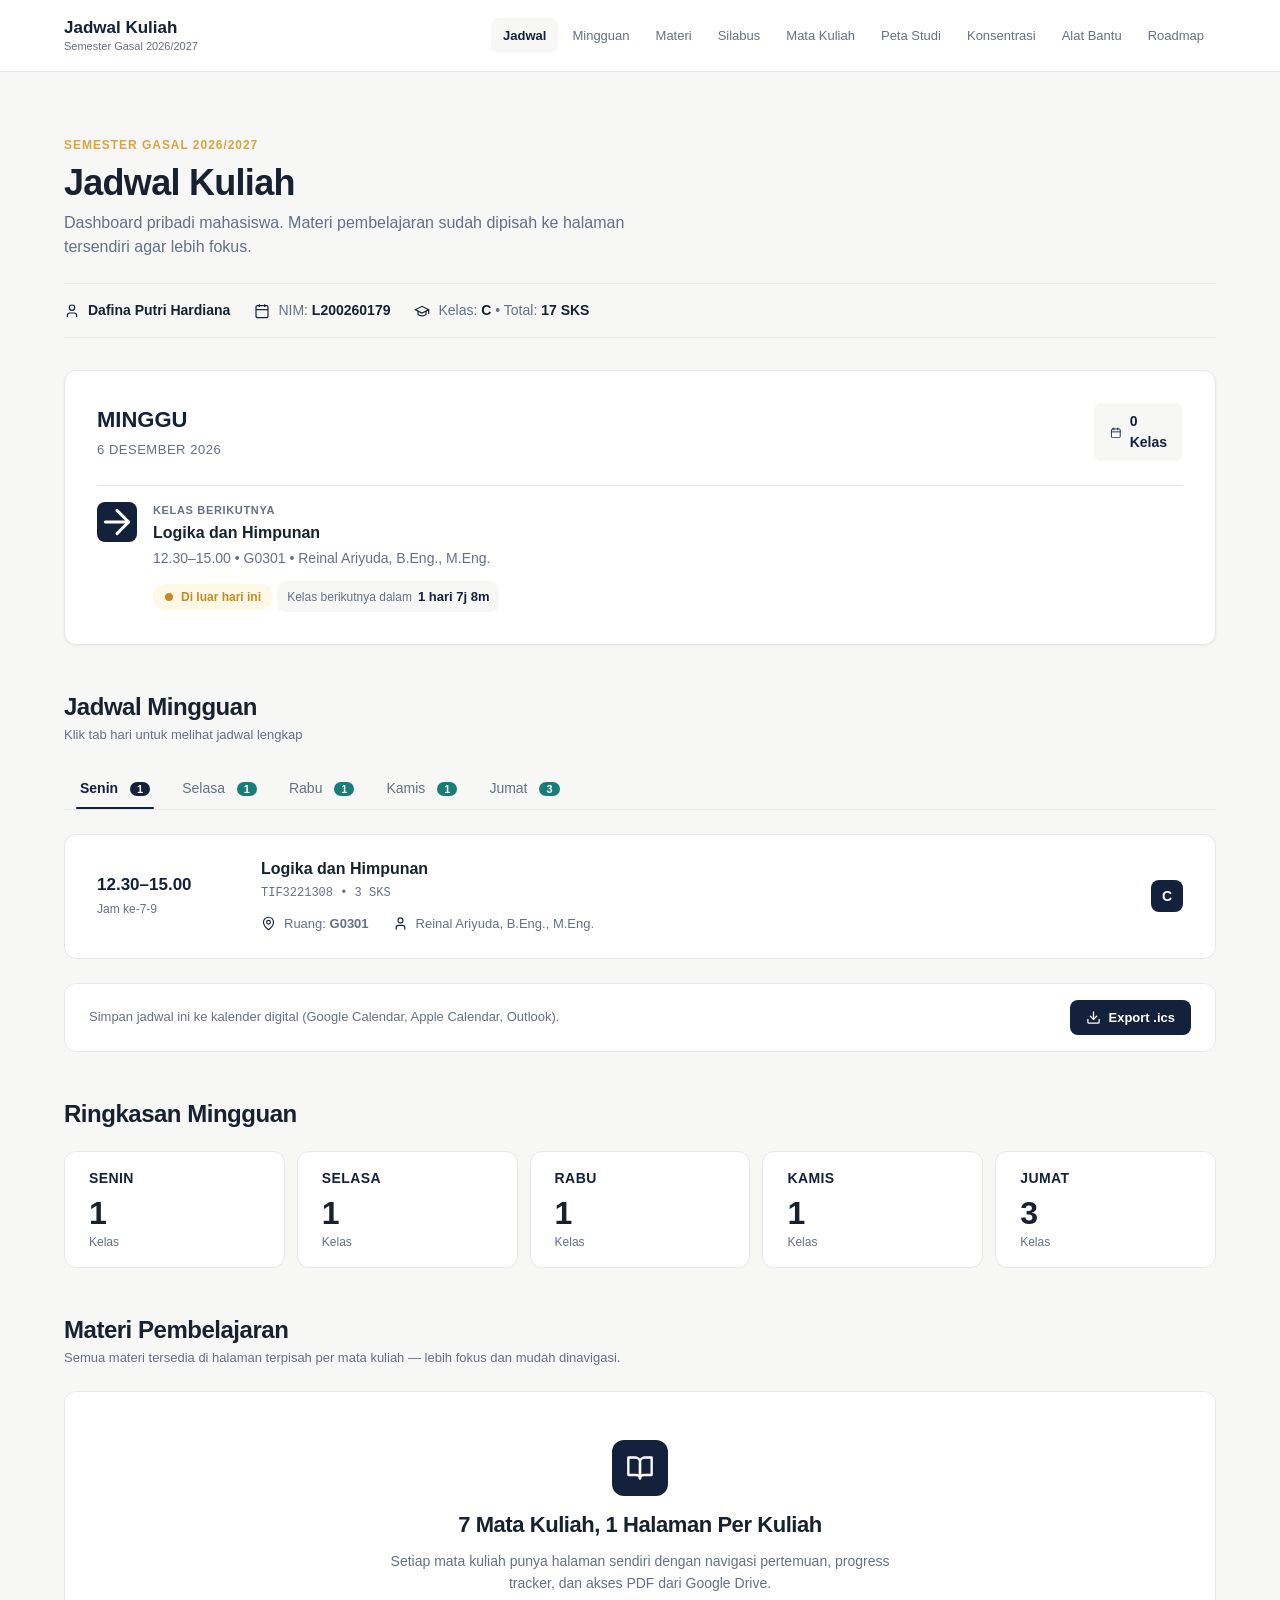
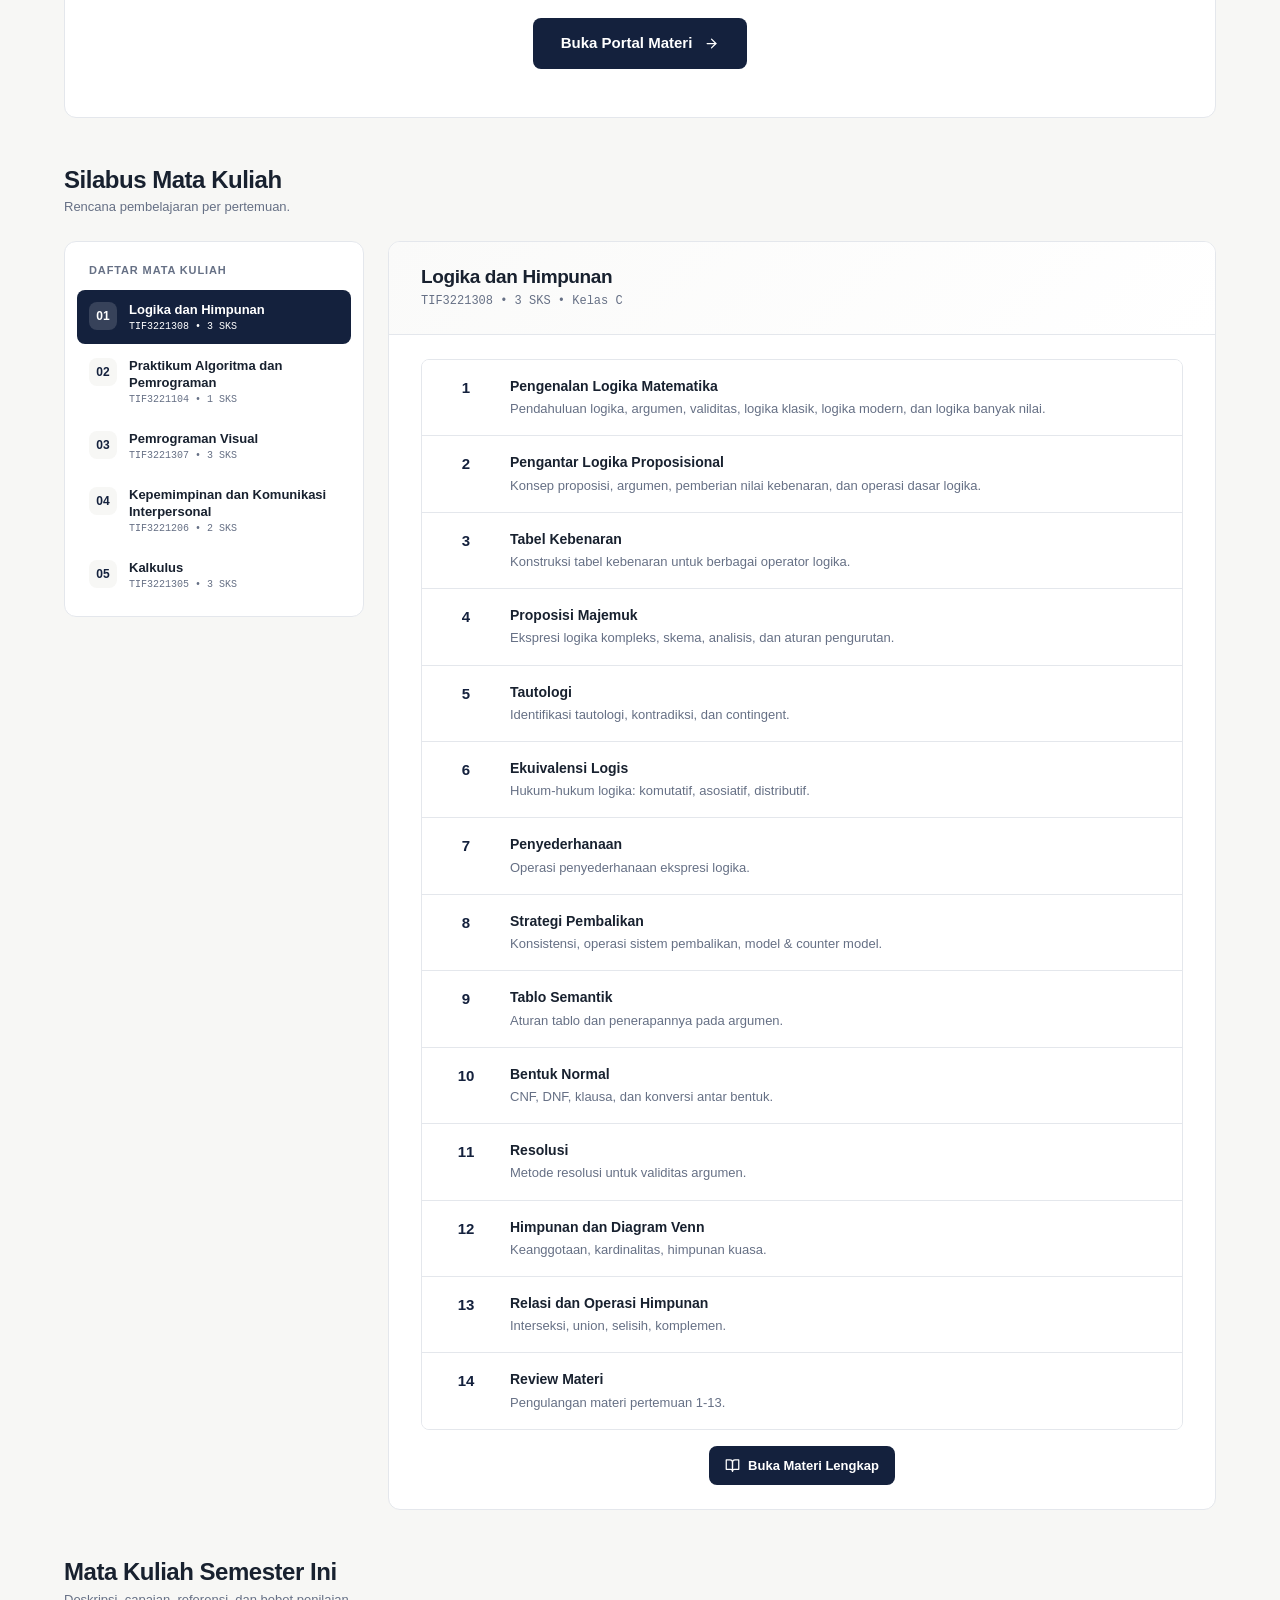
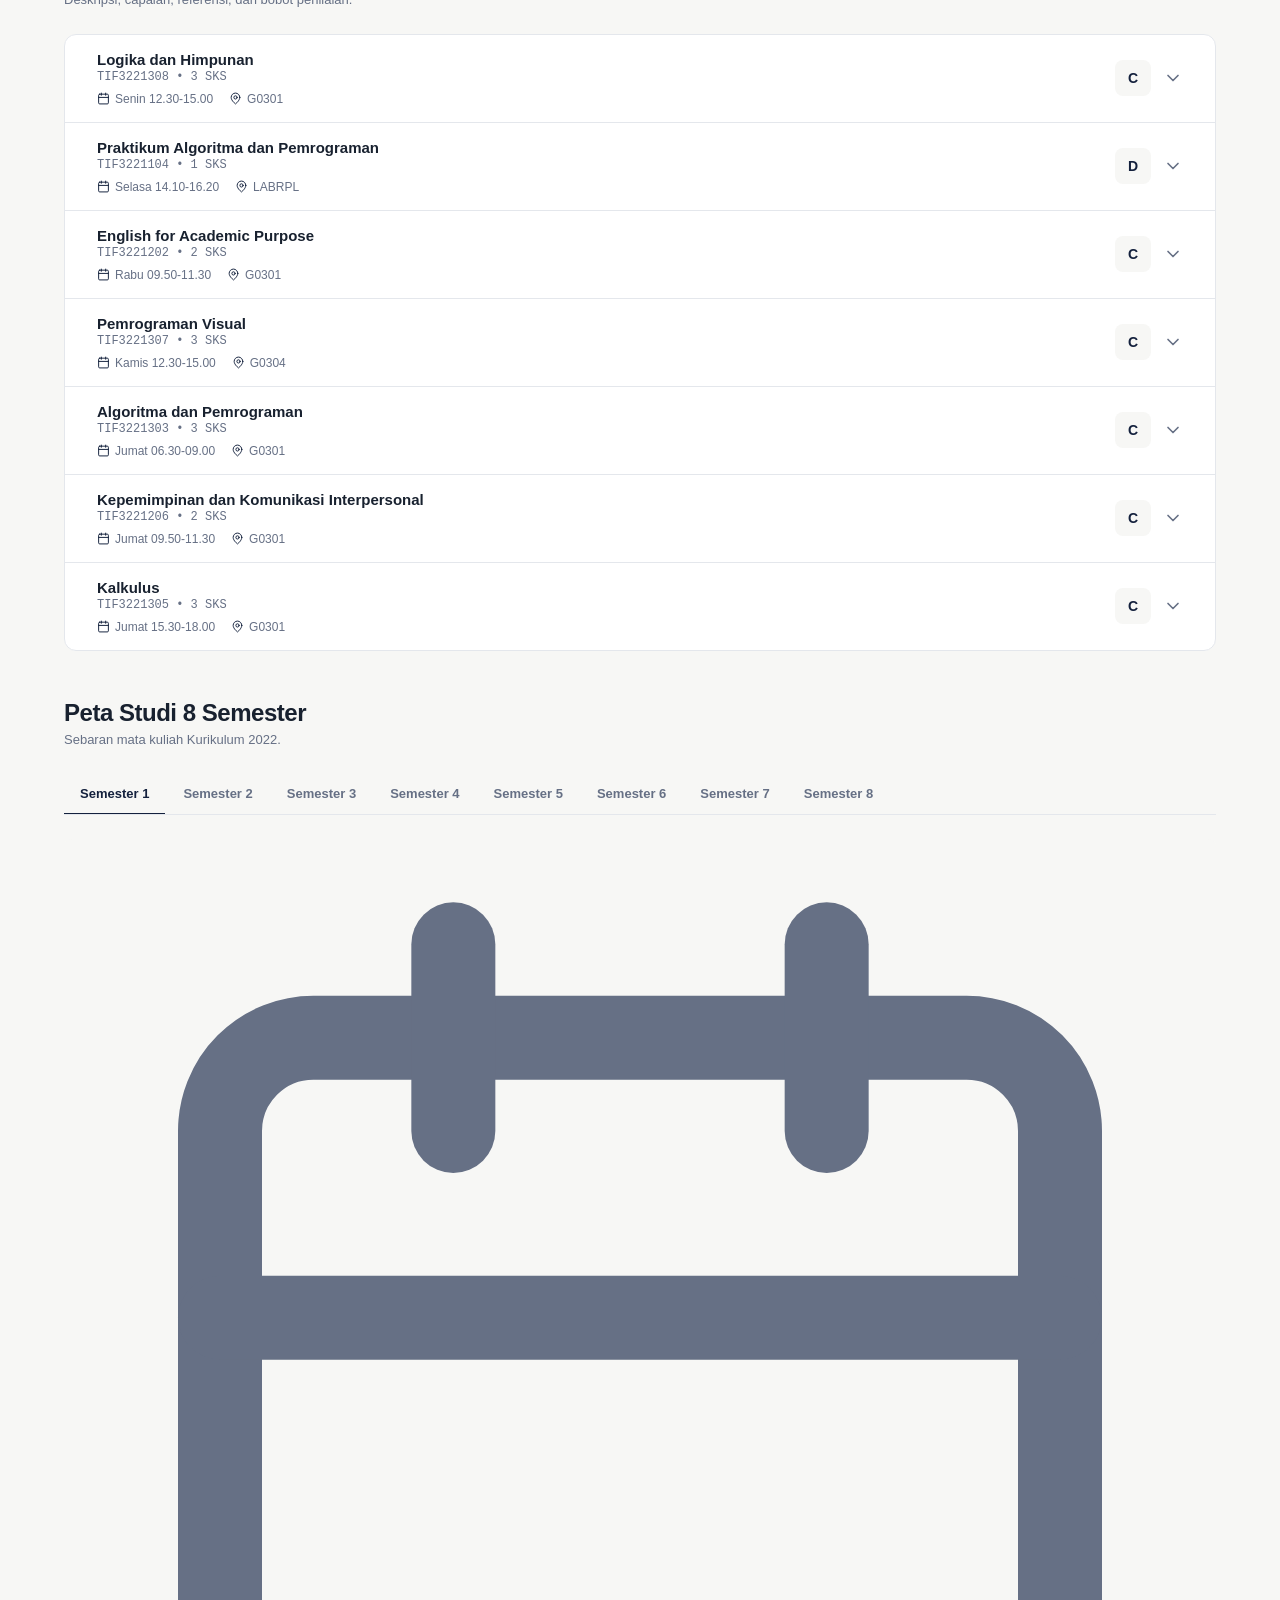
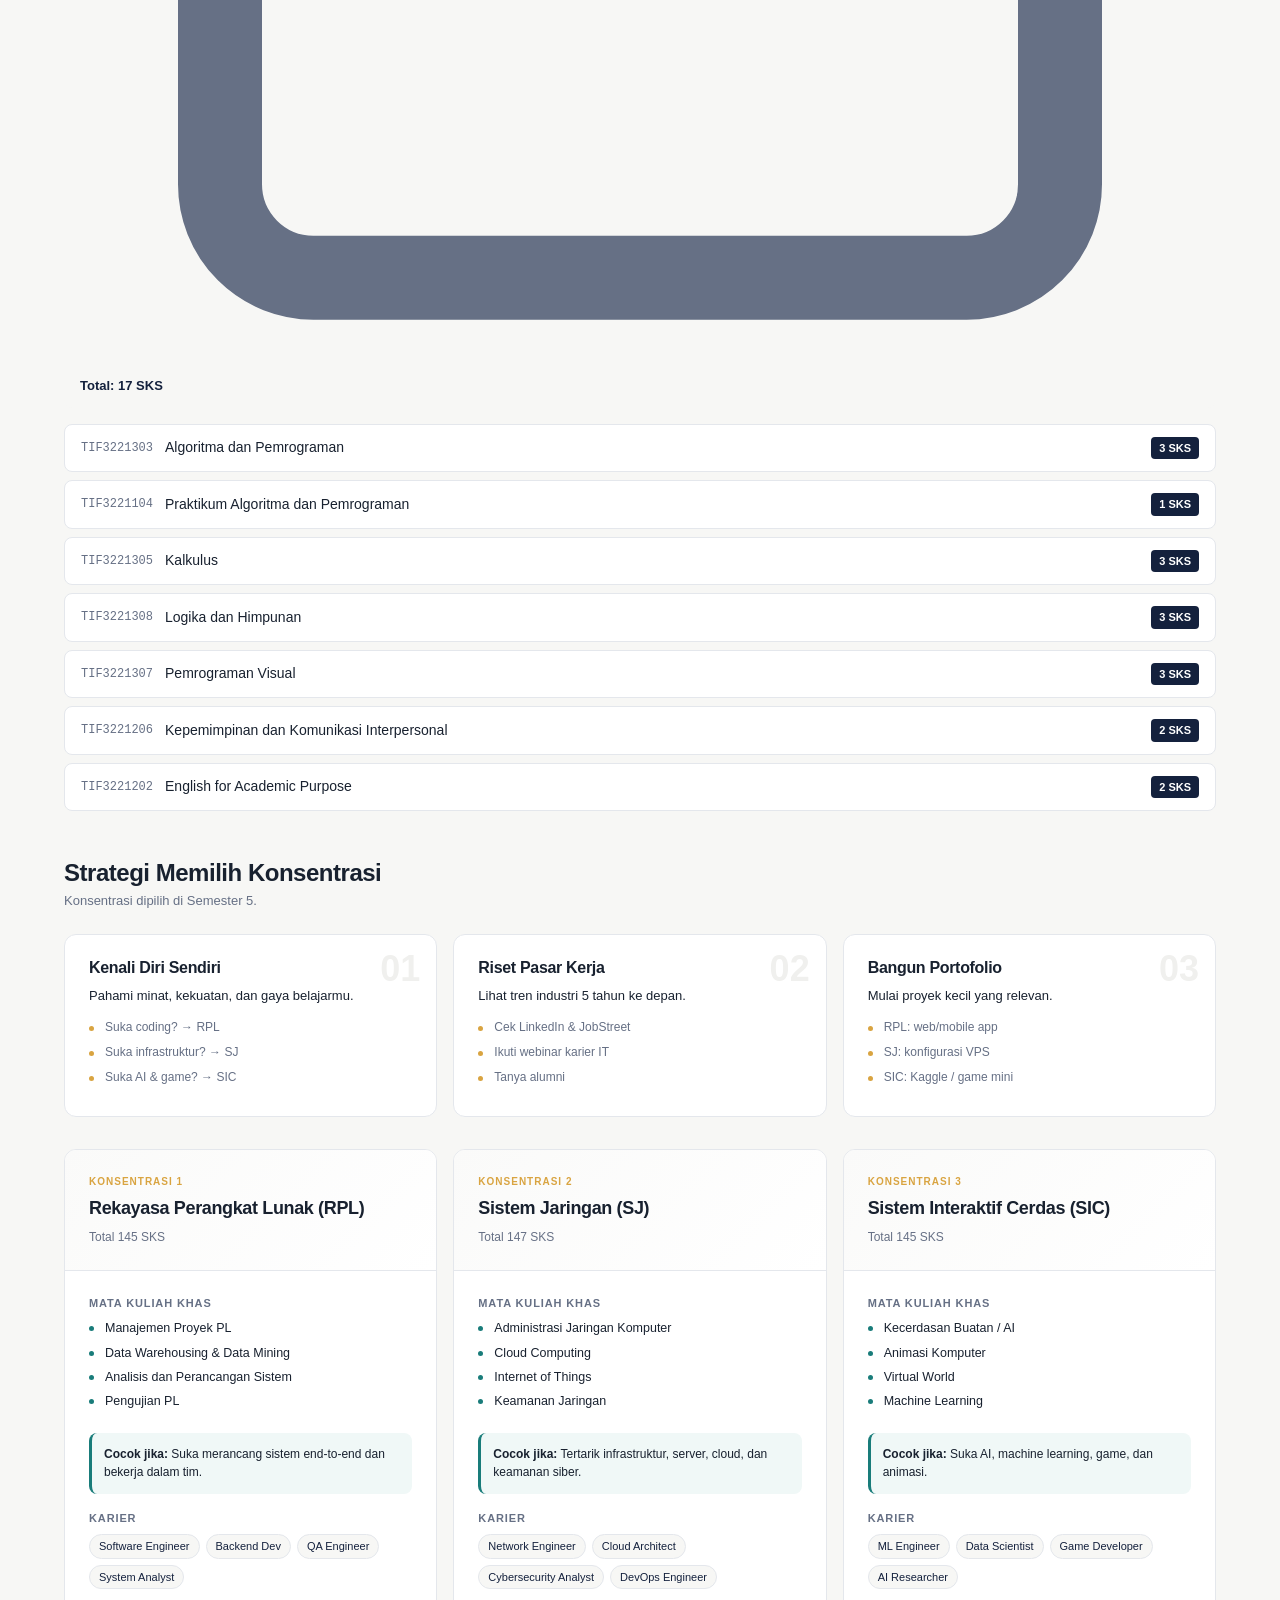
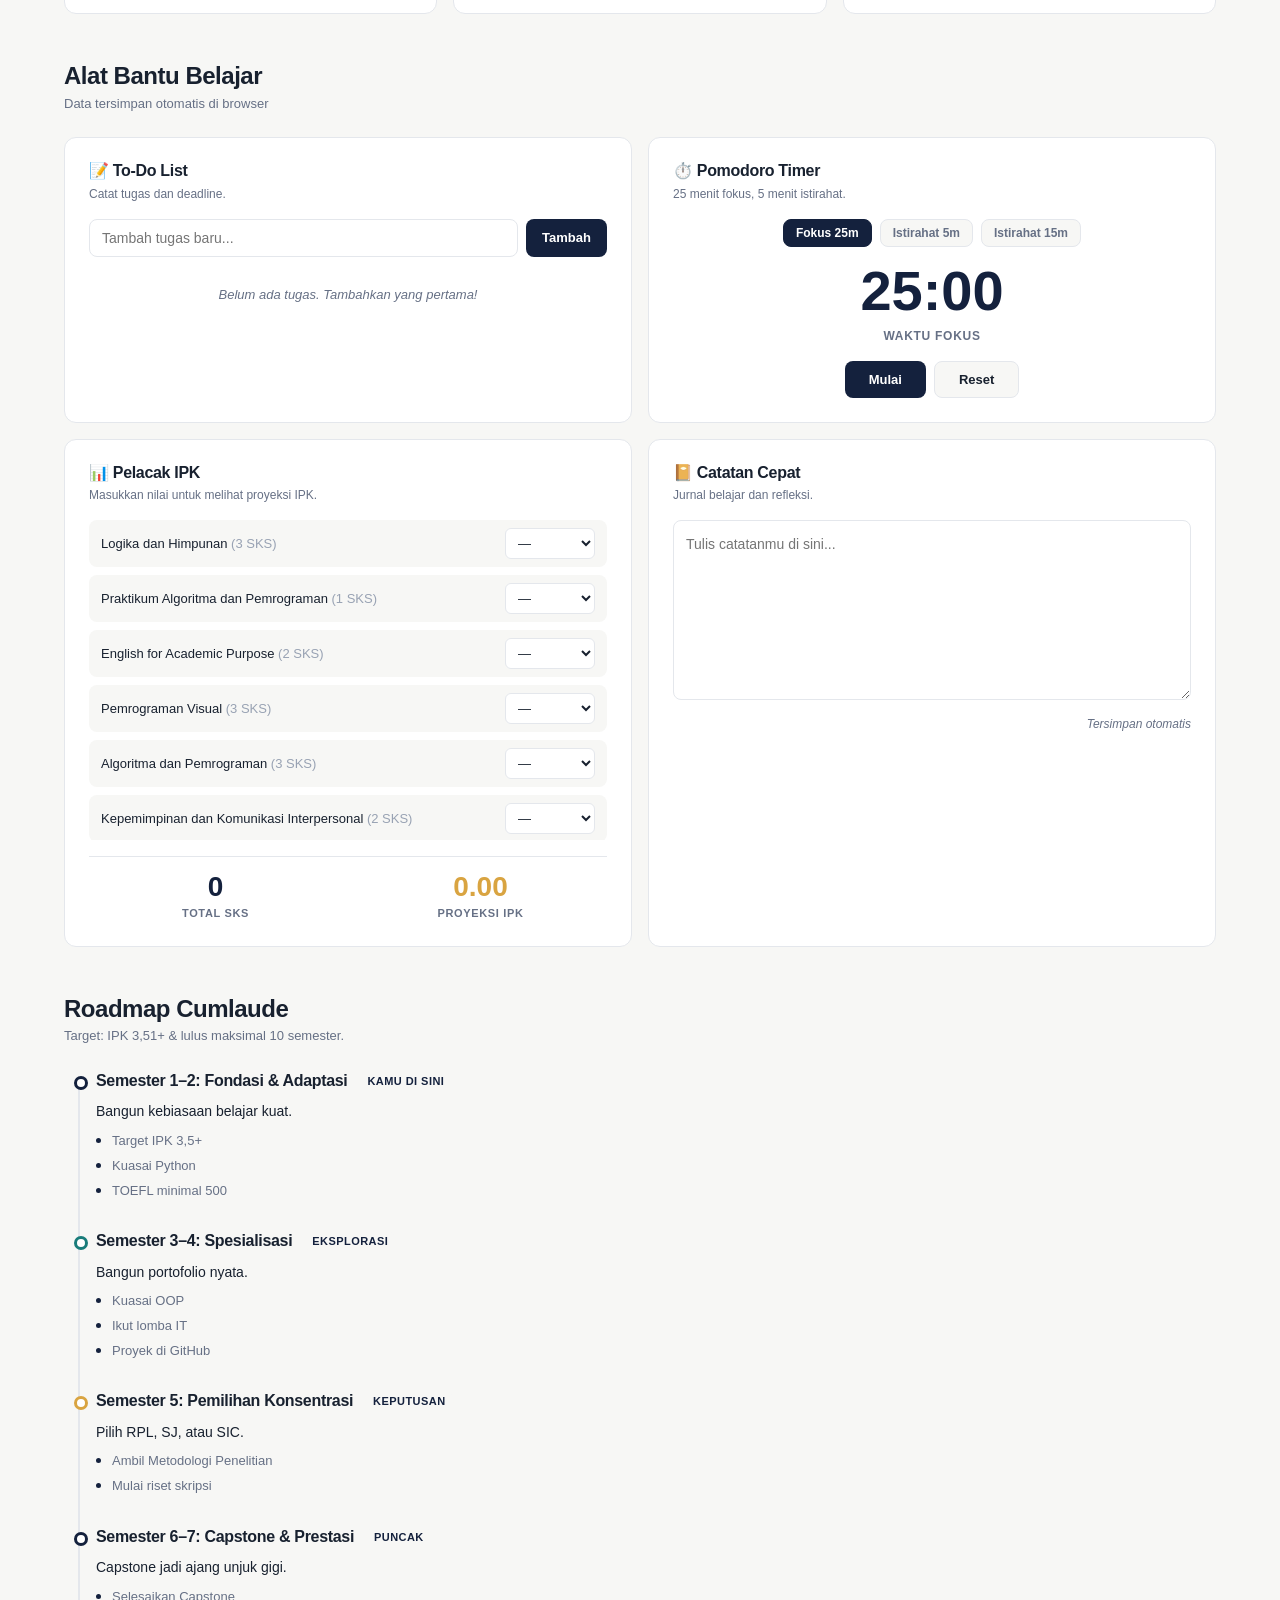
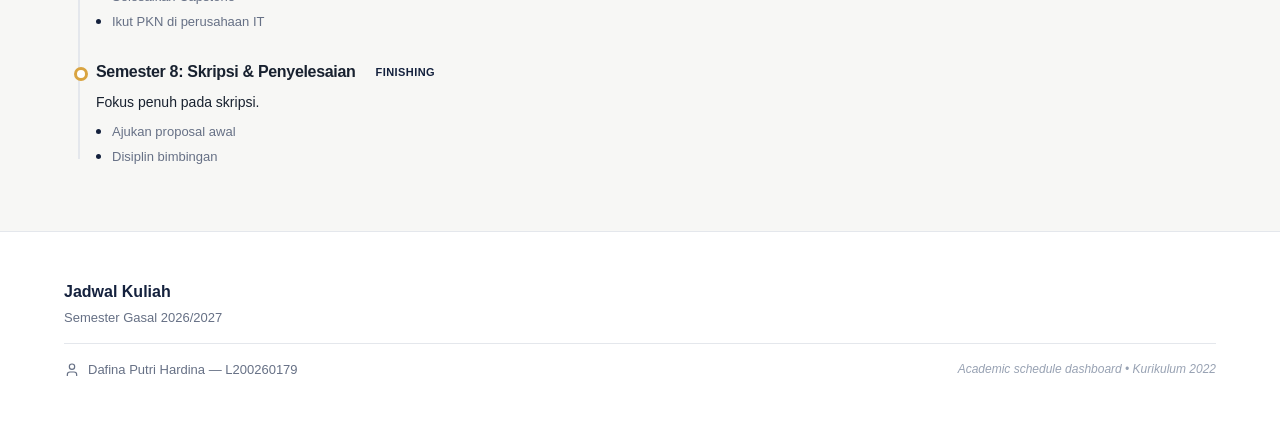
==== commit a23f27f2: "Update index.html" ====
--- a/index.html
+++ b/index.html
@@ -3,7 +3,7 @@
 <head>
 <meta charset="UTF-8">
 <meta name="viewport" content="width=device-width, initial-scale=1.0">
-<title>Jadwal Kuliah — Dafina Putri Hardina</title>
+<title>Jadwal Kuliah — Dafina Putri Hardiana</title>
 <script>document.documentElement.classList.add('js');</script>
 <link rel="preconnect" href="https://fonts.googleapis.com">
 <link rel="preconnect" href="https://fonts.gstatic.com" crossorigin>
@@ -42,7 +42,7 @@
       <h1>Jadwal Kuliah</h1>
       <p>Dashboard pribadi mahasiswa. Materi pembelajaran sudah dipisah ke halaman tersendiri agar lebih fokus.</p>
       <div class="student-info">
-        <div class="student-info-item"><svg xmlns="http://www.w3.org/2000/svg" viewBox="0 0 24 24" fill="none" stroke="currentColor" stroke-width="1.8"><path d="M19 21v-2a4 4 0 0 0-4-4H9a4 4 0 0 0-4 4v2"/><circle cx="12" cy="7" r="4"/></svg><span><strong>Dafina Putri Hardina</strong></span></div>
+        <div class="student-info-item"><svg xmlns="http://www.w3.org/2000/svg" viewBox="0 0 24 24" fill="none" stroke="currentColor" stroke-width="1.8"><path d="M19 21v-2a4 4 0 0 0-4-4H9a4 4 0 0 0-4 4v2"/><circle cx="12" cy="7" r="4"/></svg><span><strong>Dafina Putri Hardiana</strong></span></div>
         <div class="student-info-item"><svg xmlns="http://www.w3.org/2000/svg" viewBox="0 0 24 24" fill="none" stroke="currentColor" stroke-width="1.8"><rect width="18" height="18" x="3" y="4" rx="2"/><path d="M16 2v4"/><path d="M8 2v4"/><path d="M3 10h18"/></svg><span>NIM: <strong>L200260179</strong></span></div>
         <div class="student-info-item"><svg xmlns="http://www.w3.org/2000/svg" viewBox="0 0 24 24" fill="none" stroke="currentColor" stroke-width="1.8"><path d="M22 10v6M2 10l10-5 10 5-10 5z"/><path d="M6 12v5c3 3 9 3 12 0v-5"/></svg><span>Kelas: <strong>C</strong> • Total: <strong>17 SKS</strong></span></div>
       </div>
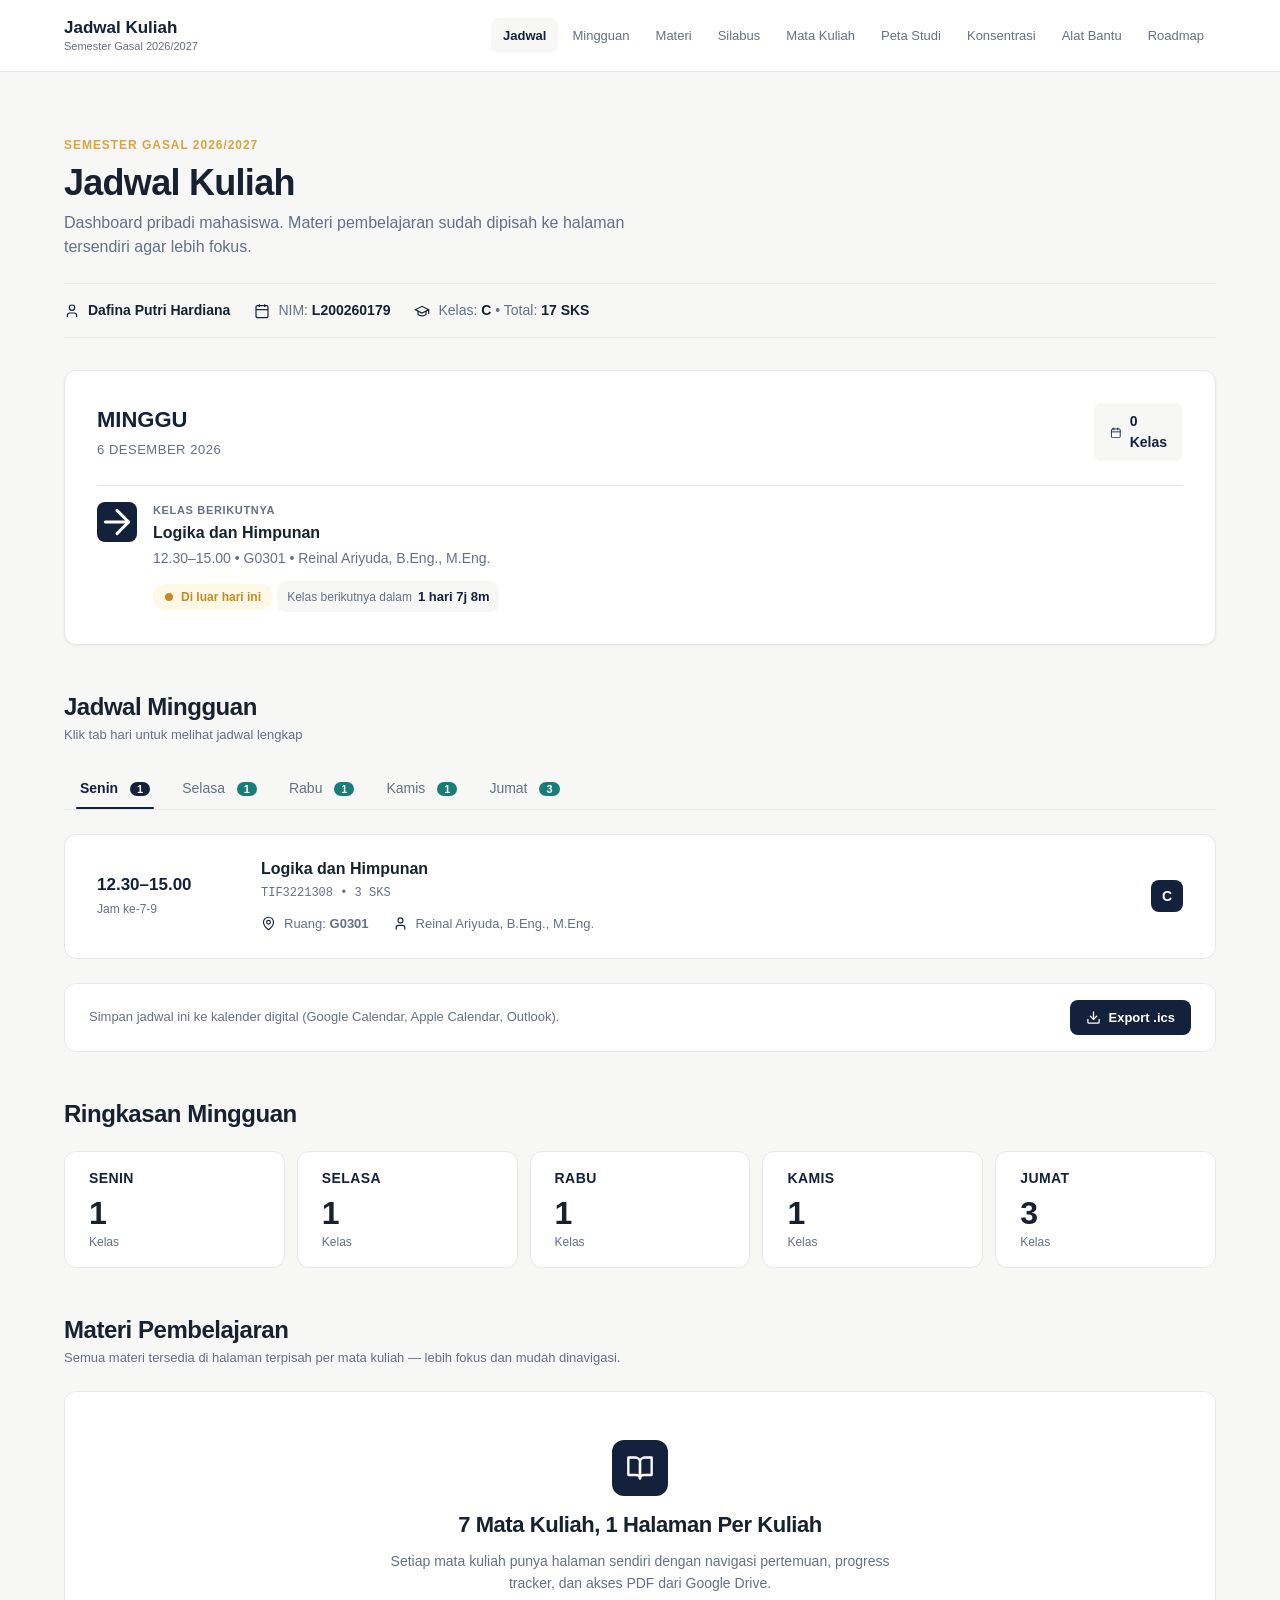
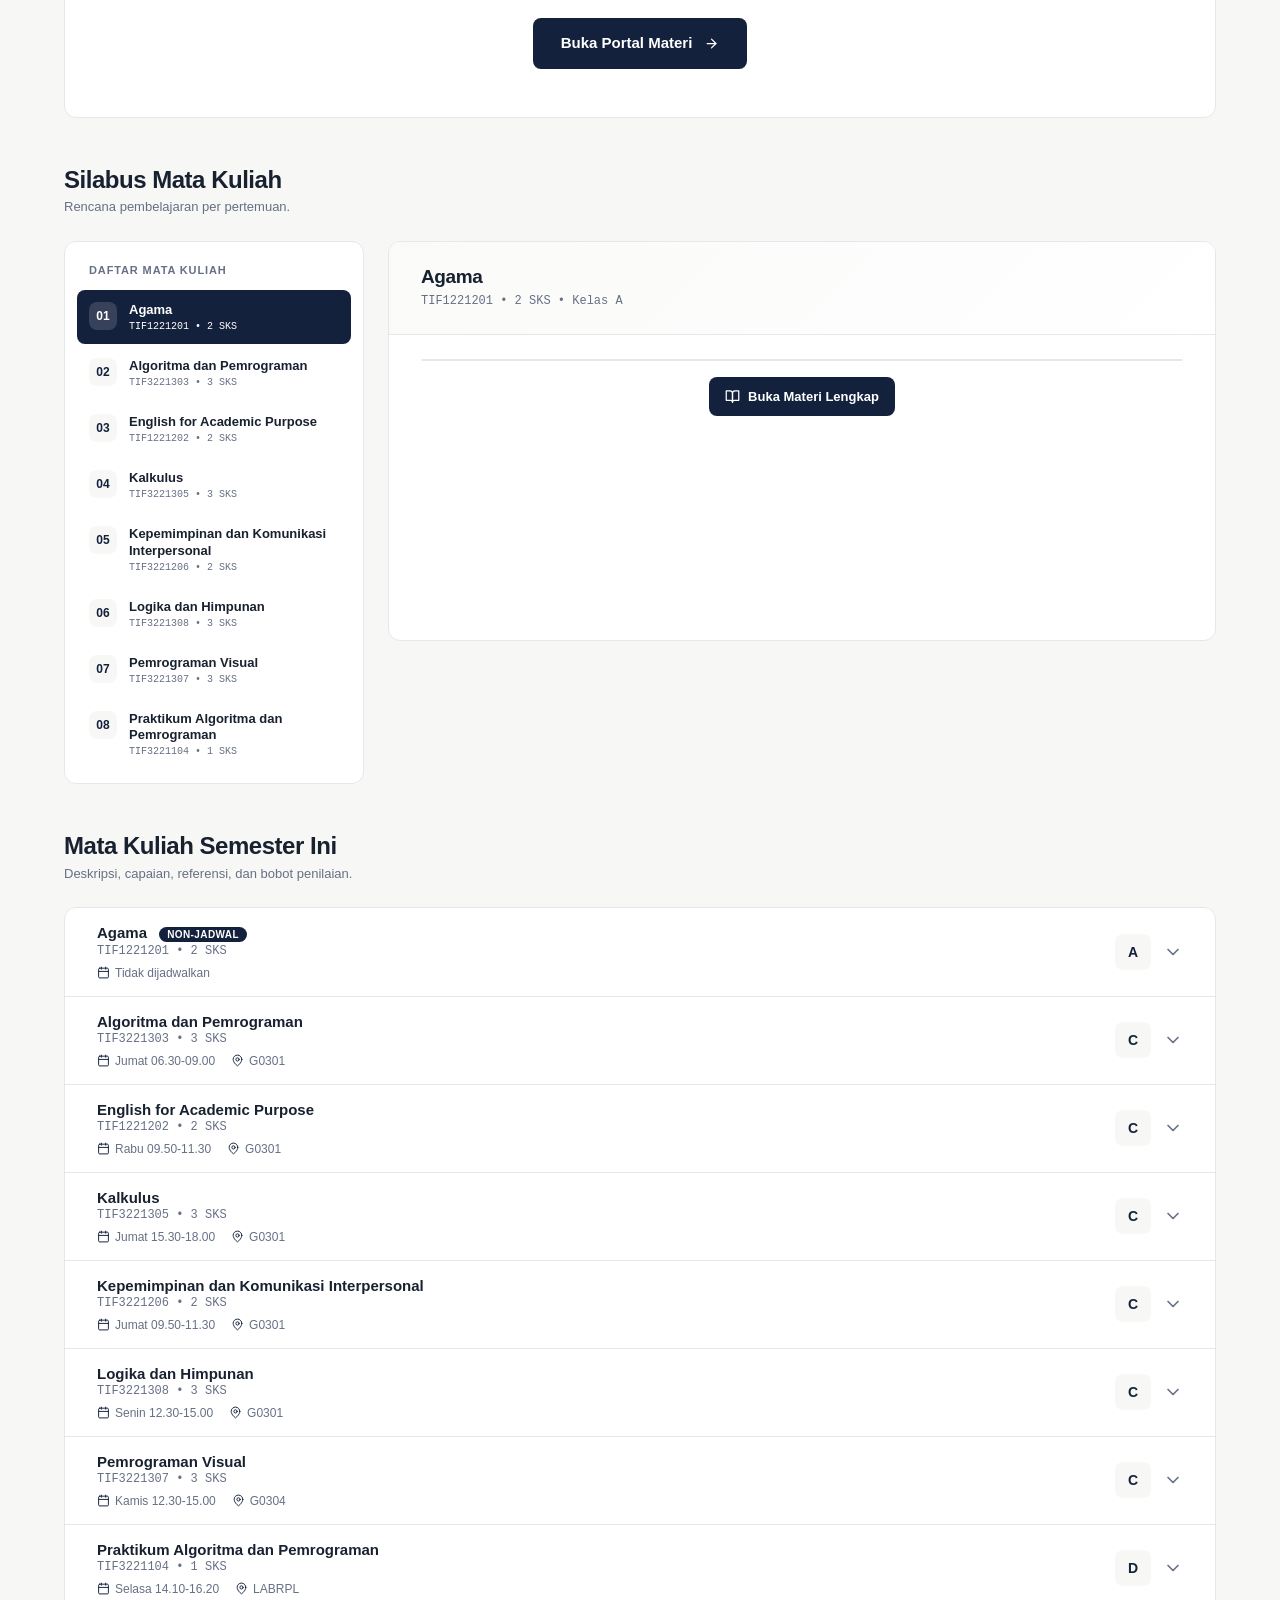
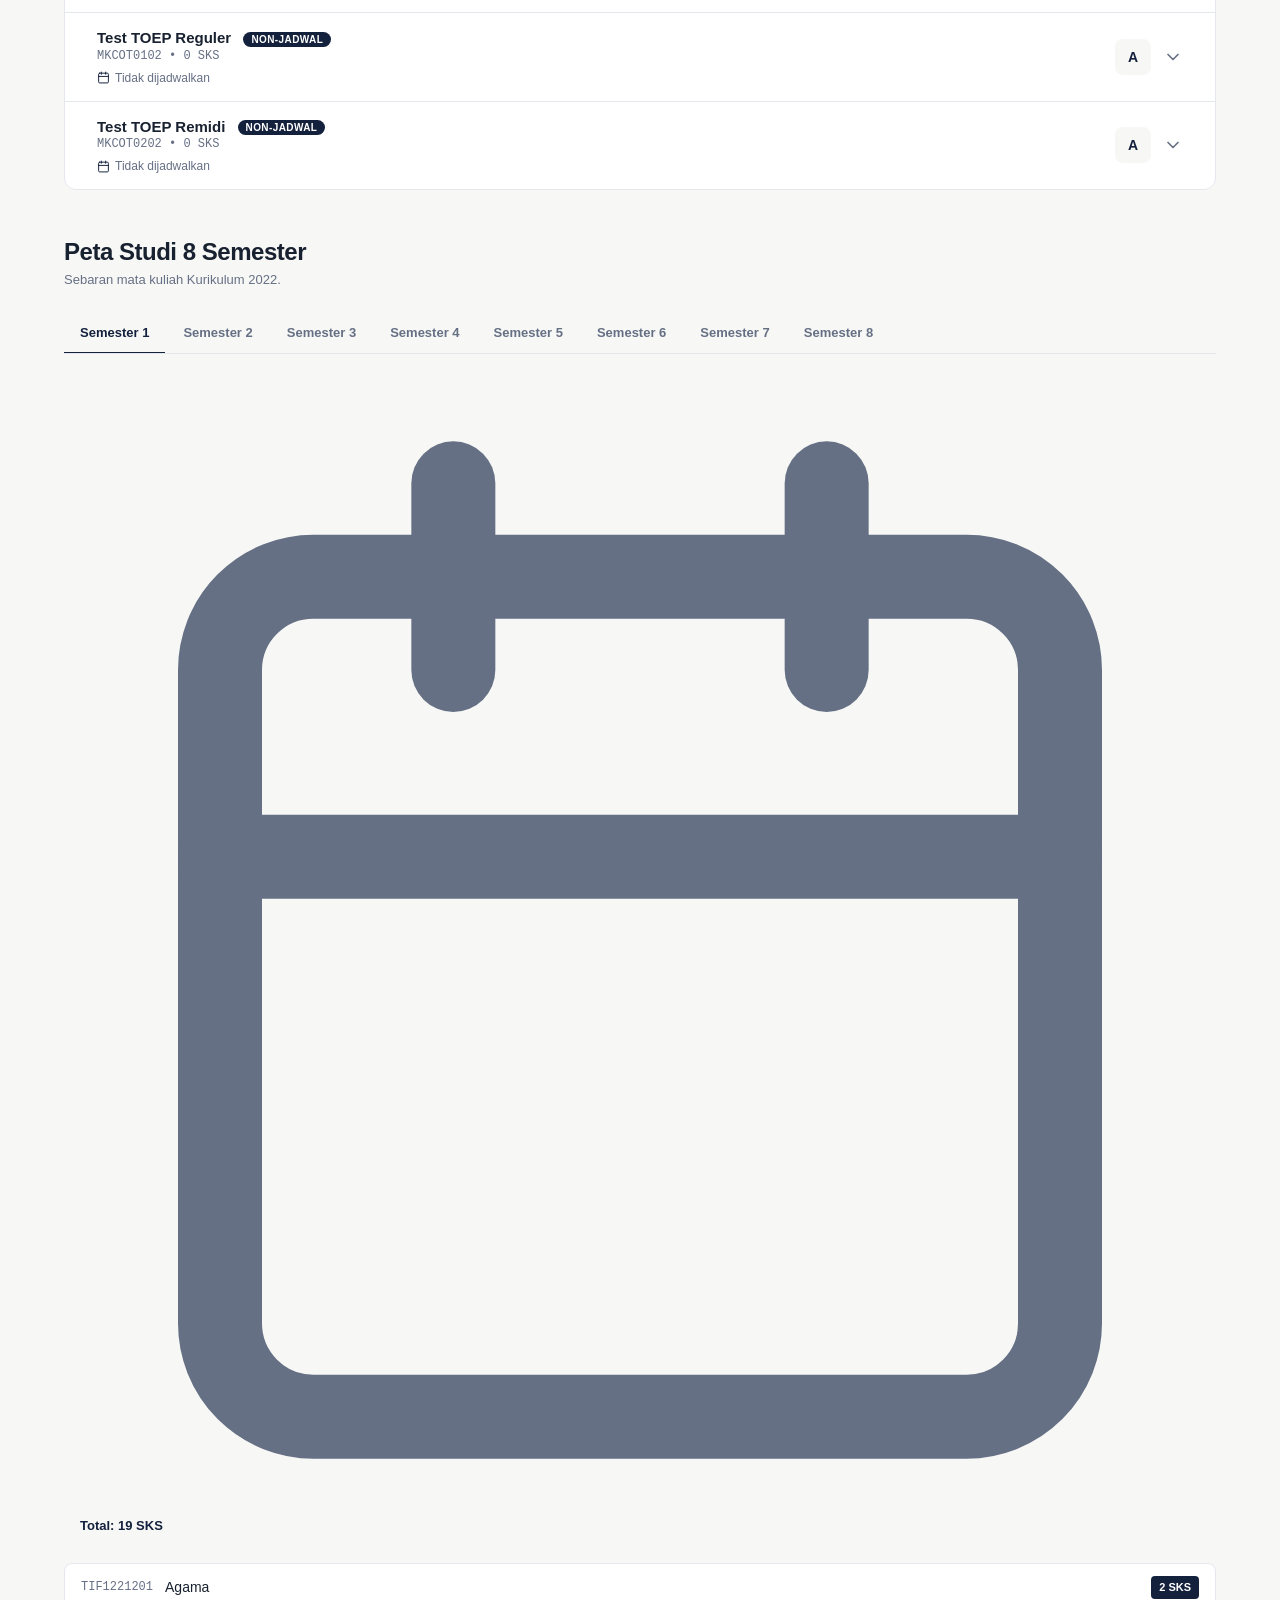
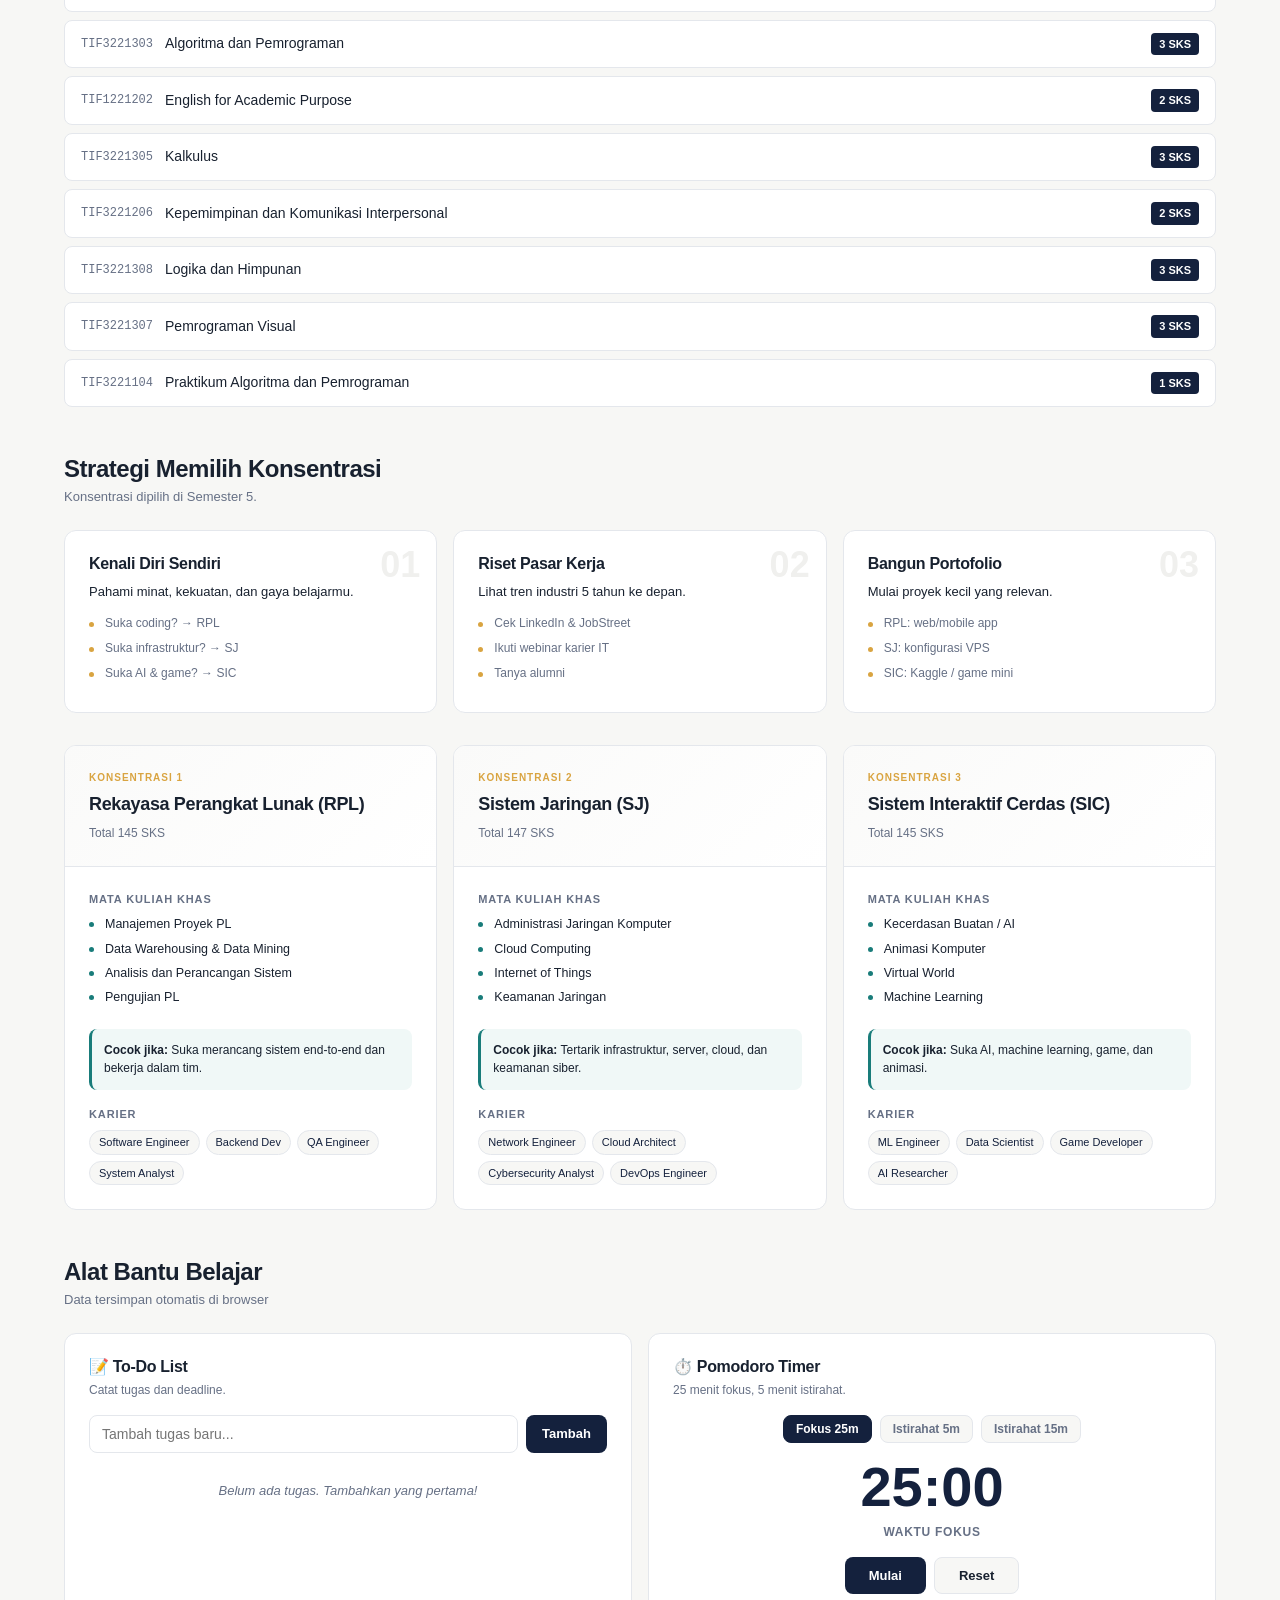
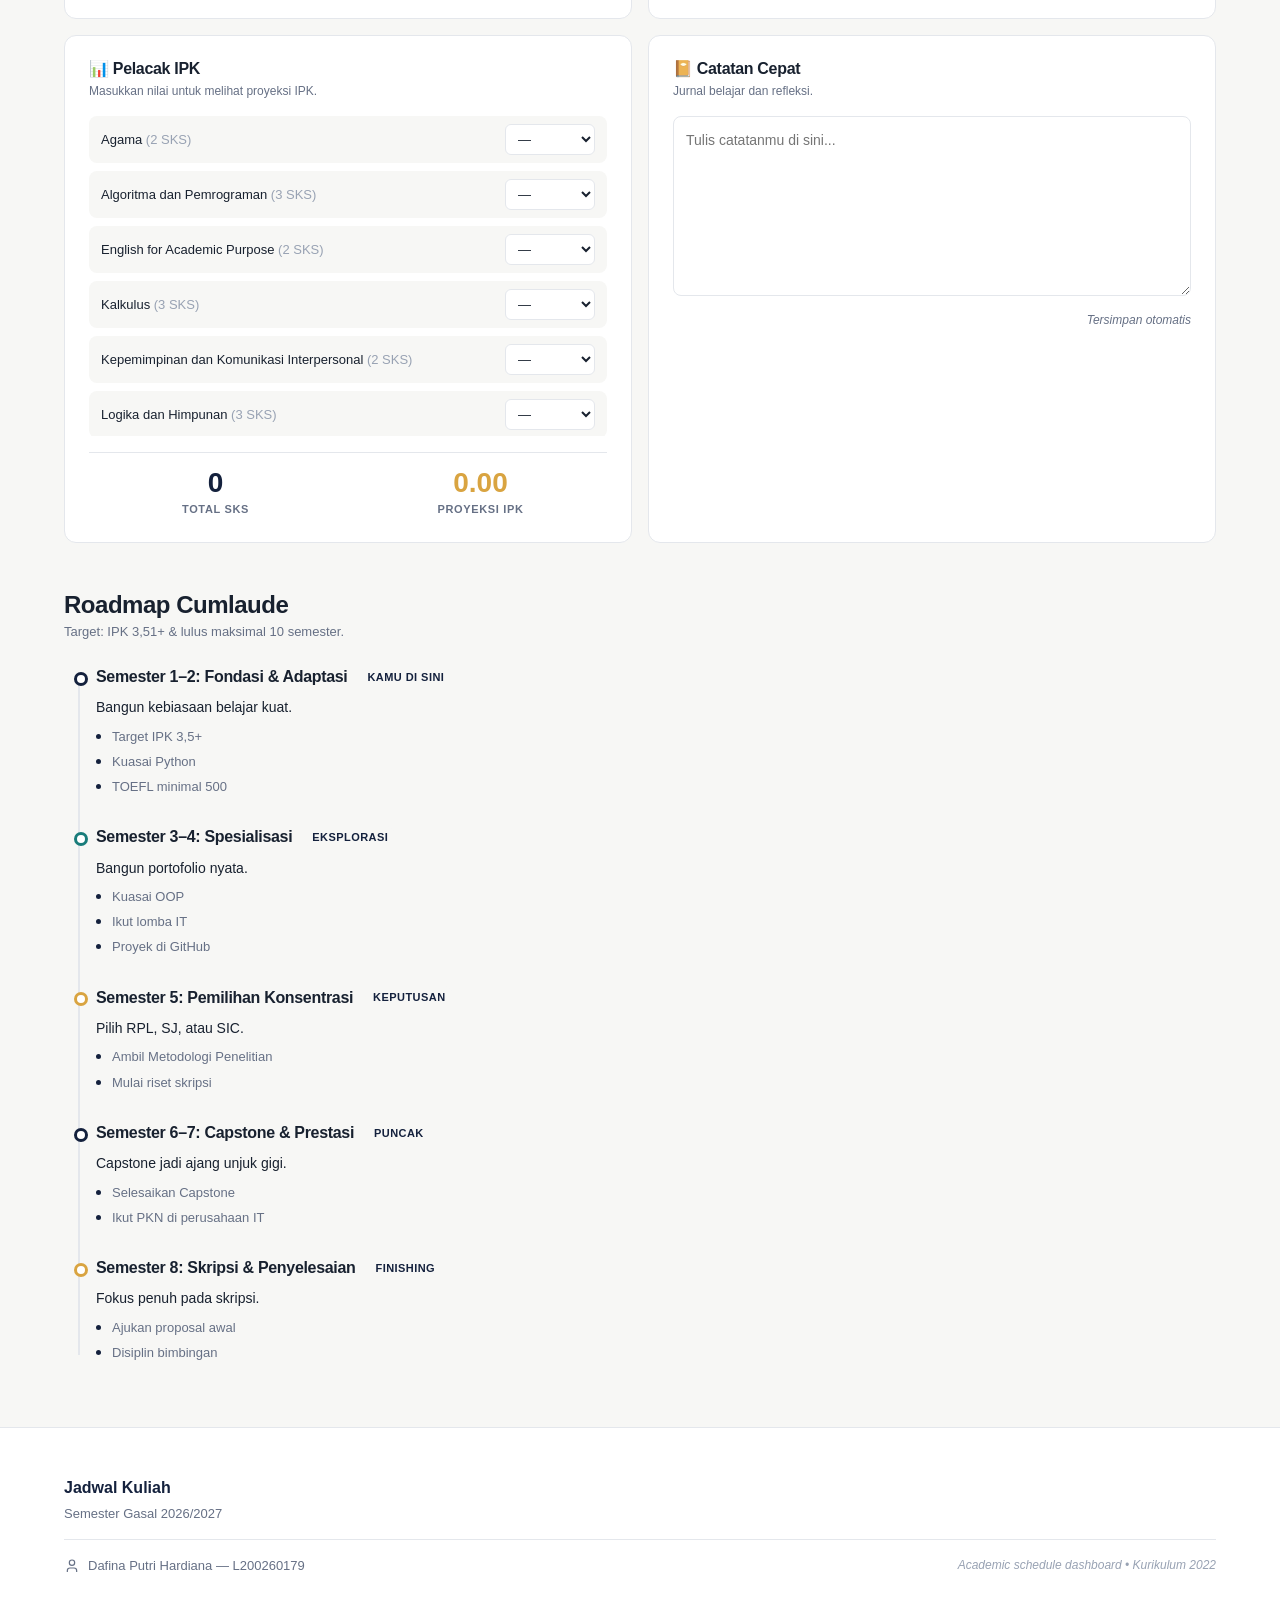
==== commit 674eed60: "Update index.html" ====
--- a/index.html
+++ b/index.html
@@ -151,7 +151,7 @@
     <div class="footer-brand"><span class="footer-brand-title">Jadwal Kuliah</span><span class="footer-brand-sub">Semester Gasal 2026/2027</span></div>
     <div class="footer-divider"></div>
     <div class="footer-meta">
-      <div class="footer-meta-item"><svg xmlns="http://www.w3.org/2000/svg" viewBox="0 0 24 24" fill="none" stroke="currentColor" stroke-width="1.8"><path d="M19 21v-2a4 4 0 0 0-4-4H9a4 4 0 0 0-4 4v2"/><circle cx="12" cy="7" r="4"/></svg><span>Dafina Putri Hardina — L200260179</span></div>
+      <div class="footer-meta-item"><svg xmlns="http://www.w3.org/2000/svg" viewBox="0 0 24 24" fill="none" stroke="currentColor" stroke-width="1.8"><path d="M19 21v-2a4 4 0 0 0-4-4H9a4 4 0 0 0-4 4v2"/><circle cx="12" cy="7" r="4"/></svg><span>Dafina Putri Hardiana — L200260179</span></div>
       <span class="footer-tagline">Academic schedule dashboard • Kurikulum 2022</span>
     </div>
   </div>
--- a/assets/style.css
+++ b/assets/style.css
@@ -441,9 +441,74 @@
 @media(max-width:768px){
   .schedule-card:hover{transform:none}
   .js .reveal{transform:translateY(24px);transition-duration:600ms}
-}
+  /* ============ RUTIN BANNER (ETP, dsb) ============ */
+.rutin-banner{
+  margin-top:var(--sp5);
+  background:linear-gradient(135deg,#FFF9E6 0%,#FFFCF2 100%);
+  border:1px solid #F0DDA5;
+  border-left:4px solid var(--gold);
+  border-radius:var(--rc);
+  padding:var(--sp5) var(--sp6);
+  position:relative;
+  overflow:hidden;
+  animation:summaryIn 700ms var(--ease-smooth) backwards;
+}
+@media(max-width:600px){.rutin-banner{padding:var(--sp4) var(--sp5)}}
+.rutin-banner::before{
+  content:"";position:absolute;top:-40px;right:-40px;
+  width:140px;height:140px;border-radius:50%;
+  background:radial-gradient(circle,rgba(217,164,65,.18) 0%,rgba(217,164,65,0) 70%);
+  pointer-events:none;
+}
+.rutin-badge{
+  display:inline-flex;align-items:center;gap:7px;
+  font-size:10px;font-weight:700;letter-spacing:.12em;text-transform:uppercase;
+  color:#5B3D08;background:var(--gold);
+  padding:5px 12px;border-radius:100px;
+  margin-bottom:var(--sp3);
+  position:relative;z-index:1;
+}
+.rutin-badge .dot{
+  width:6px;height:6px;border-radius:50%;background:#5B3D08;
+  animation:pulseDot 2s ease-in-out infinite;
+}
+.rutin-badge svg{width:11px;height:11px;stroke-width:2.5}
+.rutin-banner h3{
+  font-family:var(--fh);font-size:19px;font-weight:700;
+  color:var(--navy);margin-bottom:var(--sp2);line-height:1.3;
+  position:relative;z-index:1;
+}
+.rutin-banner .rutin-sub{
+  font-size:13.5px;color:var(--tp);line-height:1.65;
+  margin-bottom:var(--sp4);position:relative;z-index:1;
+  max-width:640px;
+}
+.rutin-meta{
+  display:flex;flex-wrap:wrap;gap:var(--sp3) var(--sp5);
+  padding-top:var(--sp4);border-top:1px dashed #E8D4A5;
+  position:relative;z-index:1;
+}
+.rutin-meta-item{
+  display:inline-flex;align-items:center;gap:7px;
+  font-size:13px;color:var(--tp);font-weight:500;
+  line-height:1.4;
+}
+.rutin-meta-item svg{
+  width:15px;height:15px;color:var(--gold);
+  stroke-width:2;flex-shrink:0;
+}
+.rutin-meta-item strong{color:var(--navy);font-weight:700}
+}
+/* Note kode KRS di accordion */
+.kode-note{
+  margin-top:12px;padding:10px 14px;
+  background:#FFF8E6;border-left:3px solid var(--warning);
+  border-radius:0 var(--rb) var(--rb) 0;
+  font-size:12.5px;color:#5B3D08;line-height:1.55;
+}
+
 @media(prefers-reduced-motion: reduce){
   *,*::before,*::after{animation-duration:.01ms !important;animation-iteration-count:1 !important;transition-duration:.01ms !important;scroll-behavior:auto !important}
   .js .reveal,.js .reveal .overview-card,.js .reveal .course-acc,.js .reveal .roadmap-item,.js .reveal .strategy-card,.js .reveal .consent-card{transition:none !important;opacity:1 !important;transform:none !important}
   .schedule-card.is-current,.schedule-card:hover{transform:none !important}
-}+}
